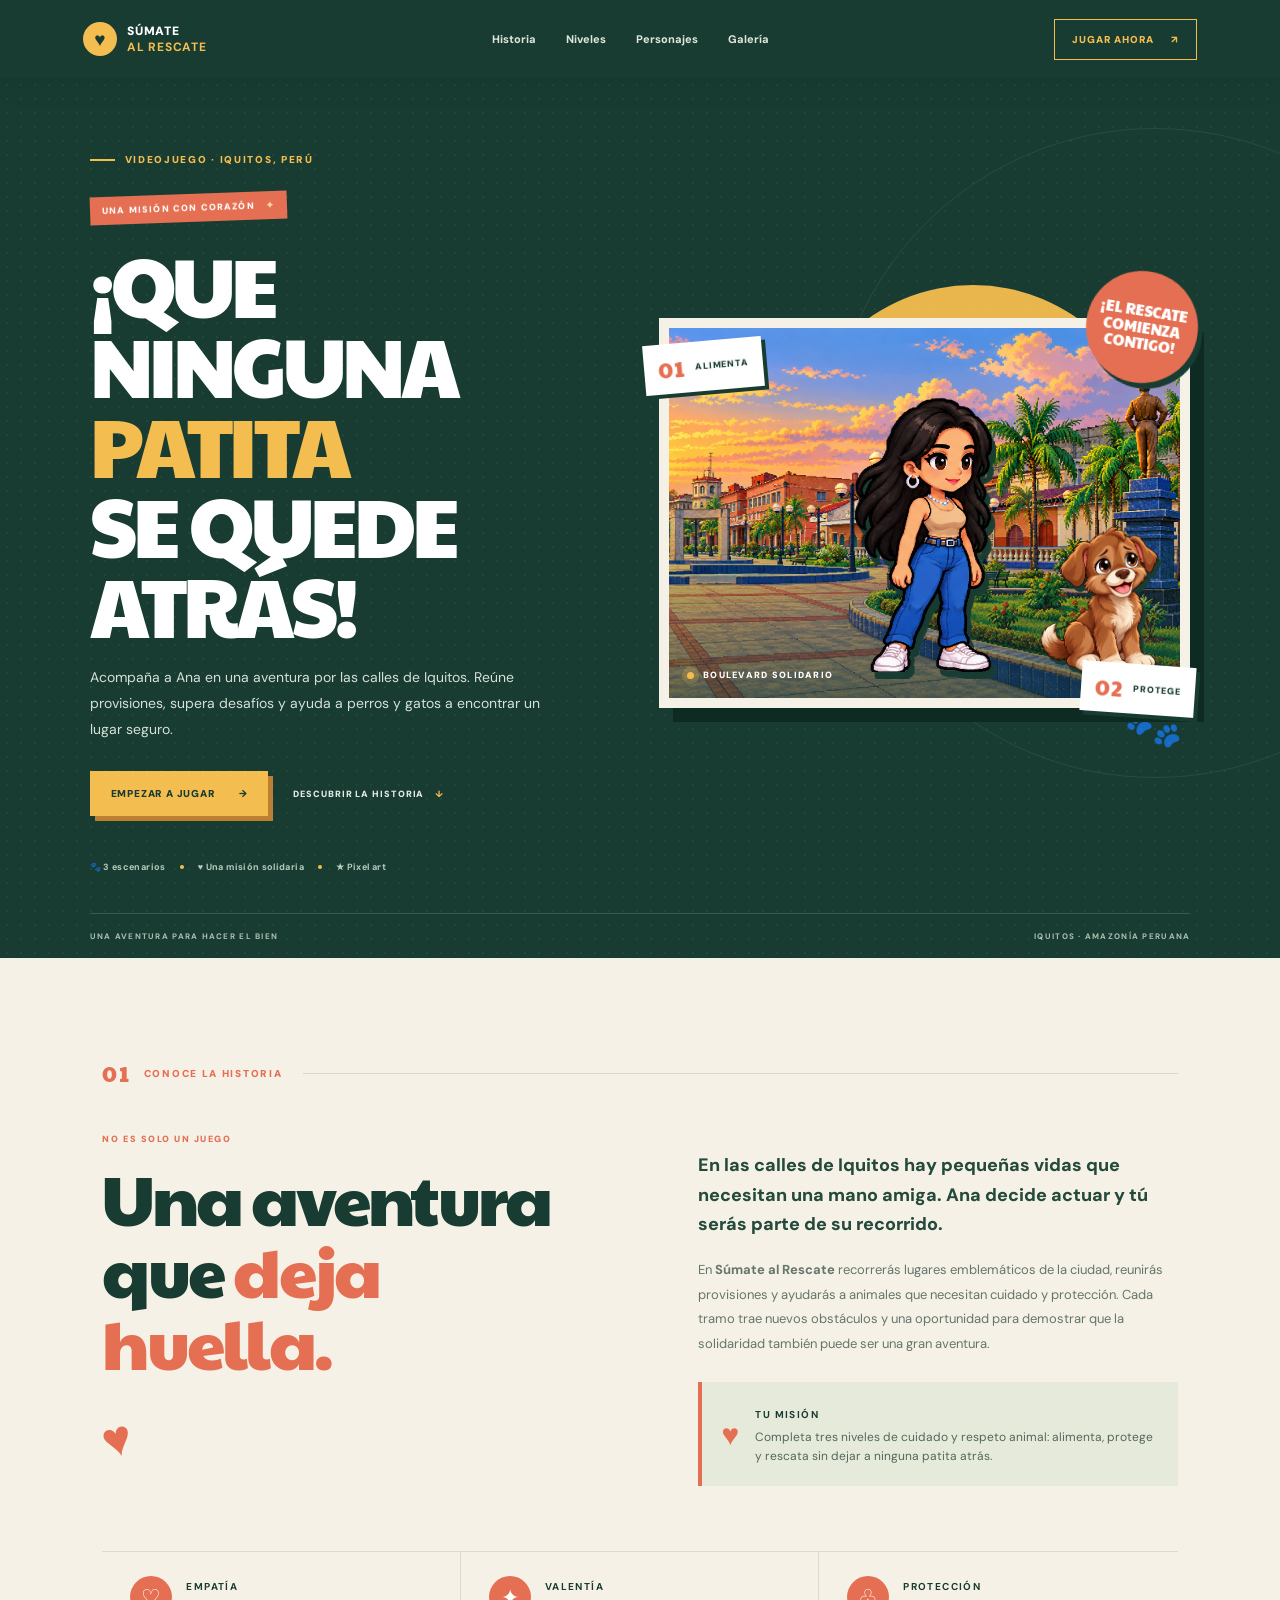
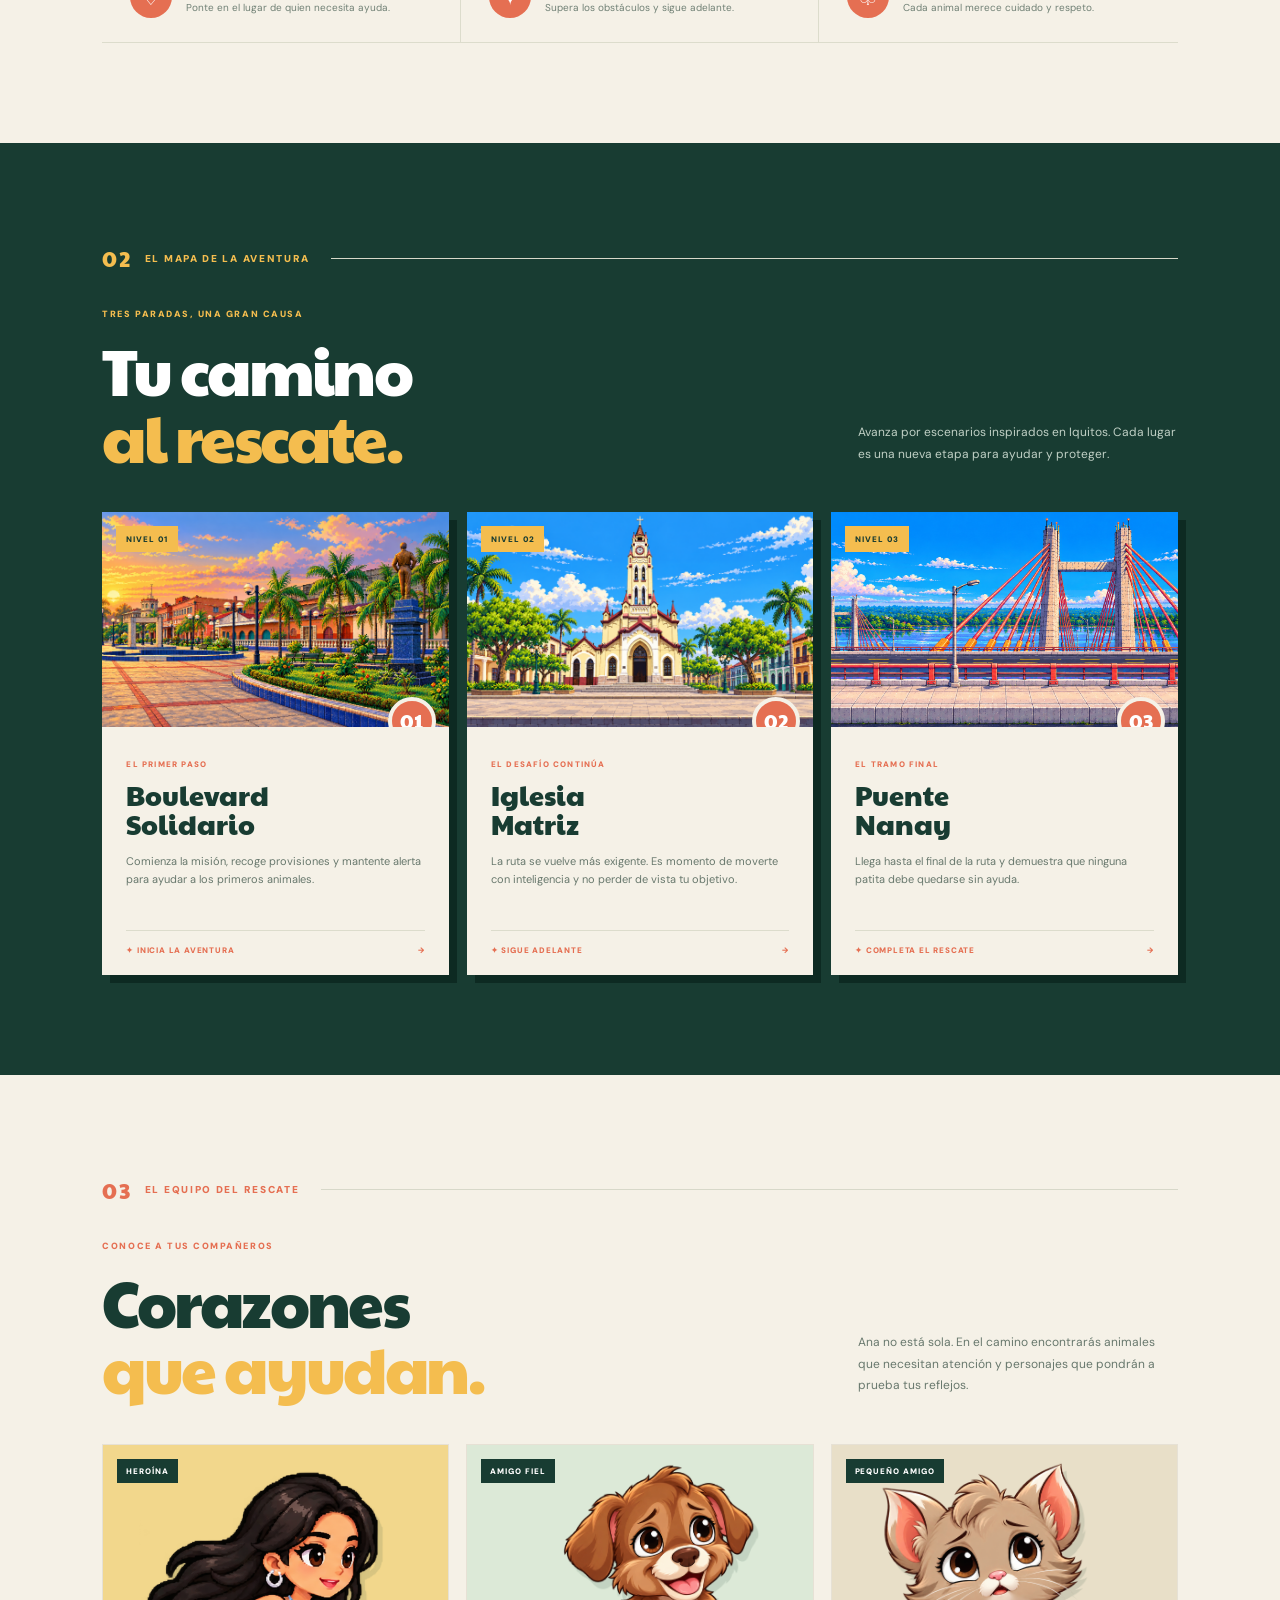
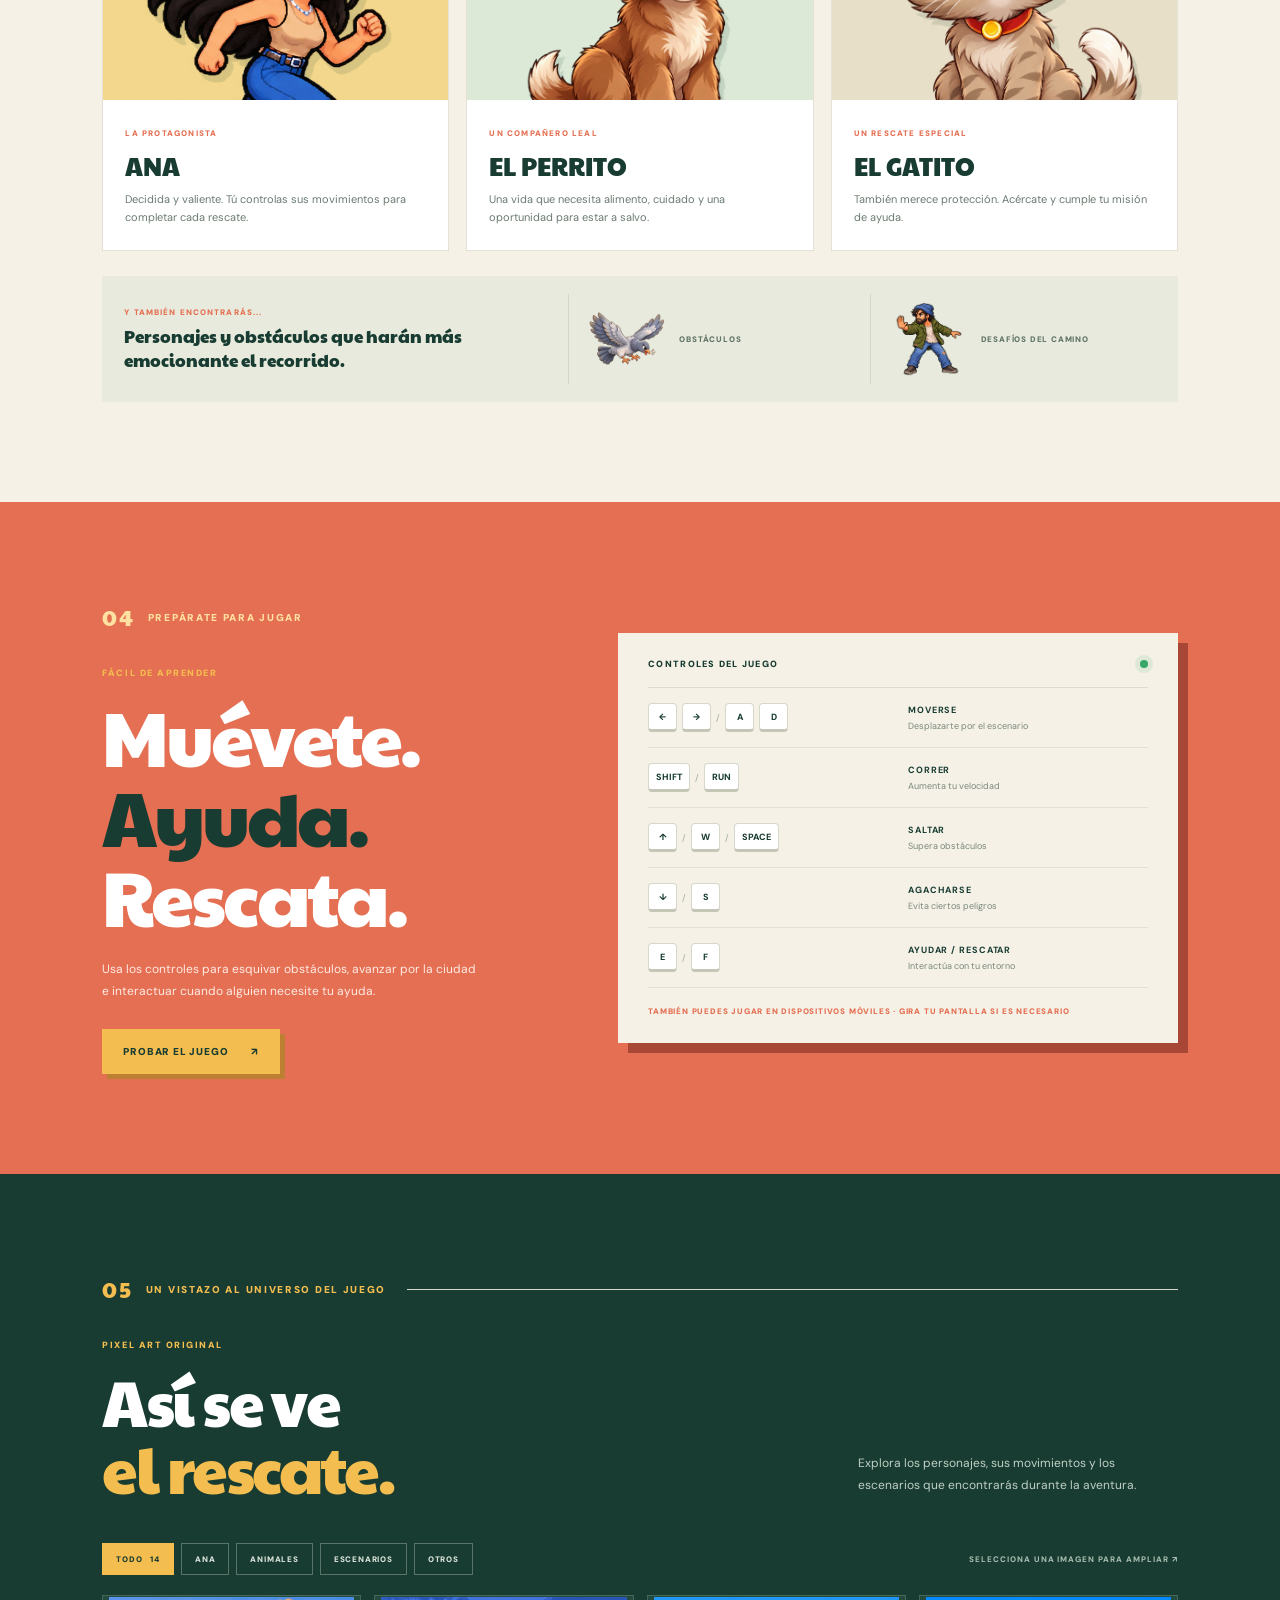
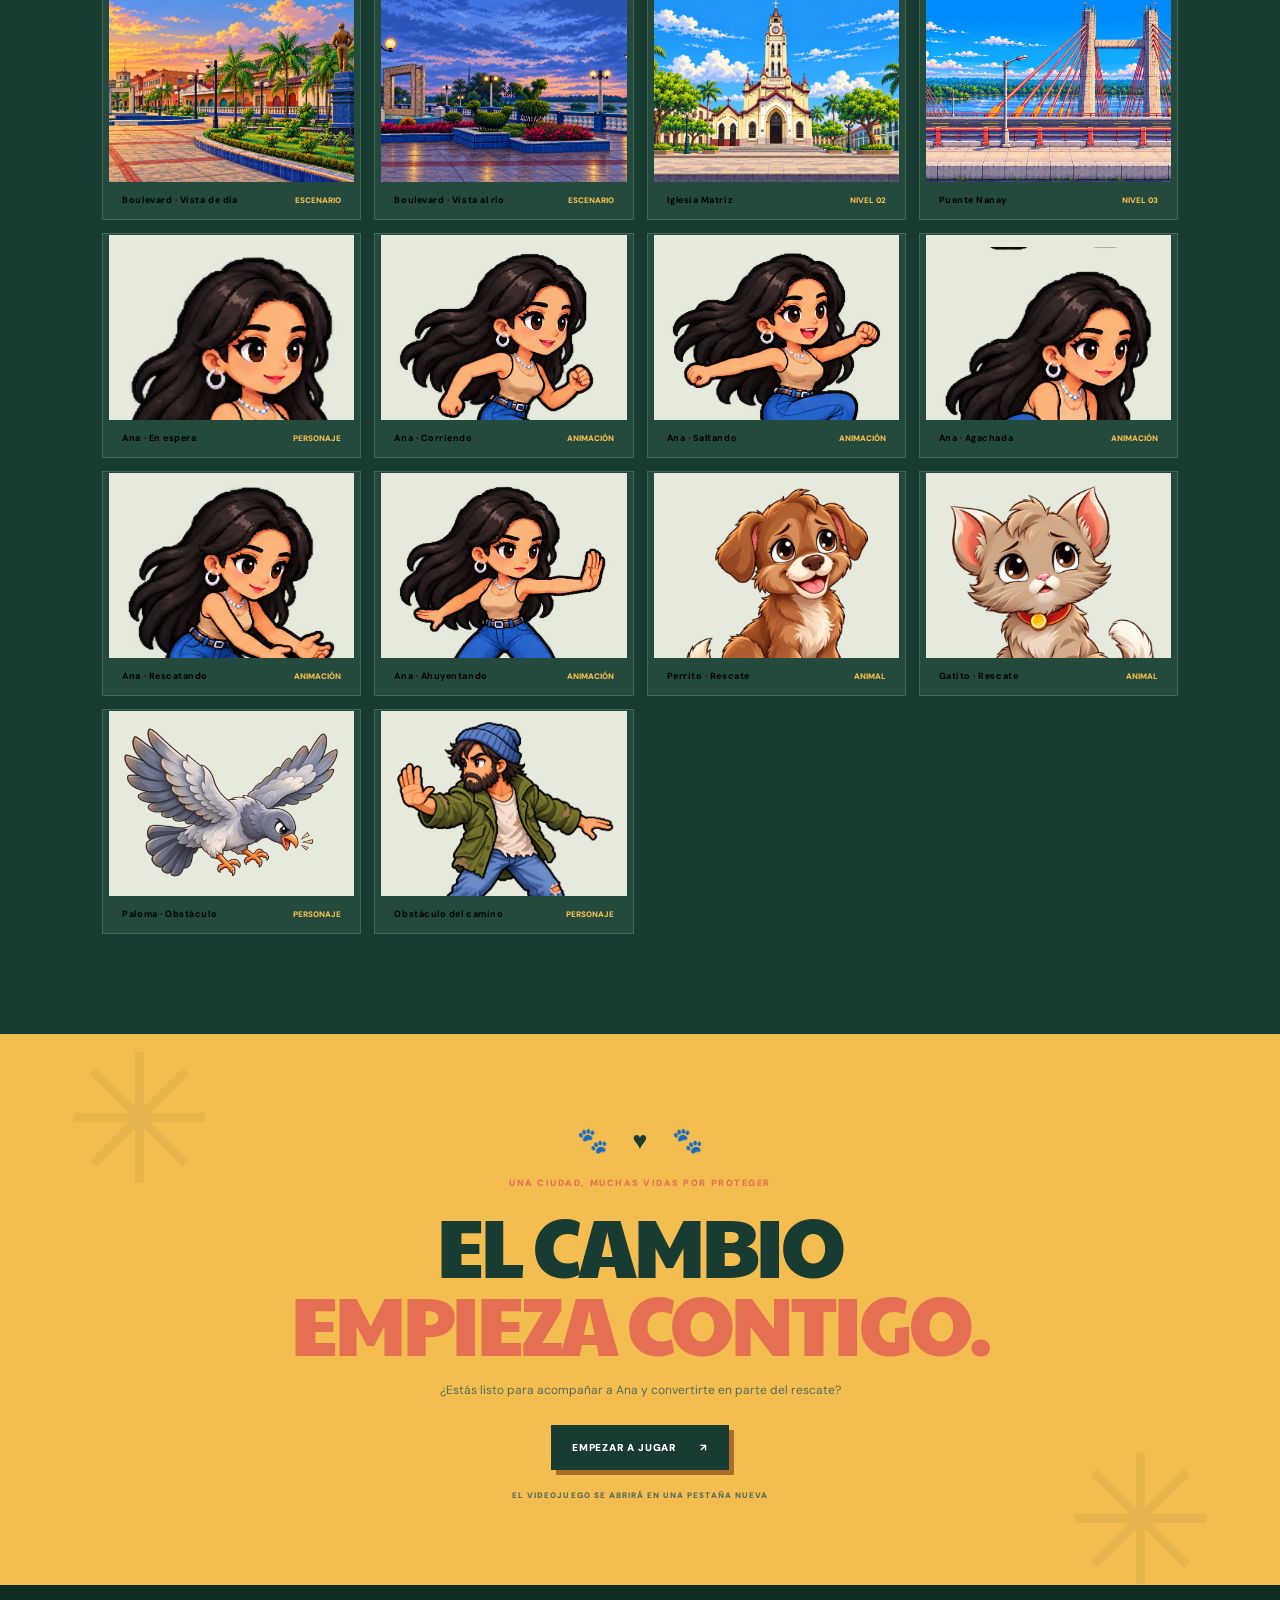
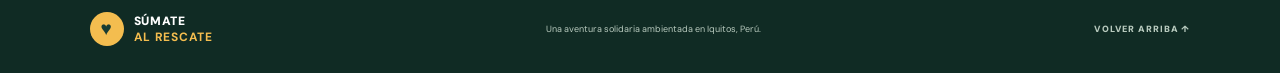
==== index.html @ da712fe2 "Add files via upload" ====
<!doctype html>
<html lang="es">
<head>
  <meta charset="utf-8">
  <meta name="viewport" content="width=device-width,initial-scale=1">
  <meta name="theme-color" content="#183c32">
  <meta name="description" content="Súmate al Rescate: acompaña a Ana en una aventura por Iquitos para proteger y rescatar animales.">
  <title>SÚMATE AL RESCATE — Una aventura que deja huella</title>
  <link rel="preconnect" href="https://fonts.googleapis.com">
  <link rel="preconnect" href="https://fonts.gstatic.com" crossorigin>
  <link href="https://fonts.googleapis.com/css2?family=DM+Sans:wght@400;500;600;700;800;900&family=Paytone+One&display=swap" rel="stylesheet">
  <link rel="stylesheet" href="style.css">
</head>
<body>
<header class="header">
  <a class="logo" href="#inicio" aria-label="Súmate al Rescate, inicio"><span class="logo-icon">♥</span><span>SÚMATE <b>AL RESCATE</b></span></a>
  <nav class="nav"><a href="#historia">Historia</a><a href="#niveles">Niveles</a><a href="#personajes">Personajes</a><a href="#galeria">Galería</a></nav>
  <a class="header-play" href="juego.html" target="_blank" rel="noopener">JUGAR AHORA <span>↗</span></a>
  <button class="menu-toggle" aria-label="Abrir menú" aria-expanded="false">☰</button>
</header>

<main id="inicio">
<section class="hero">
  <div class="hero-pattern"></div>
  <div class="hero-text">
    <div class="overline"><span class="line"></span> VIDEOJUEGO · IQUITOS, PERÚ</div>
    <div class="hero-tag">UNA MISIÓN CON CORAZÓN <span>✦</span></div>
    <h1>¡QUE NINGUNA<br><em>PATITA</em><br>SE QUEDE ATRÁS!</h1>
    <p class="hero-intro">Acompaña a Ana en una aventura por las calles de Iquitos. Reúne provisiones, supera desafíos y ayuda a perros y gatos a encontrar un lugar seguro.</p>
    <div class="hero-buttons">
      <a class="btn btn-yellow" href="juego.html" target="_blank" rel="noopener">EMPEZAR A JUGAR <span>→</span></a>
      <a class="btn-quiet" href="#historia">DESCUBRIR LA HISTORIA <span>↓</span></a>
    </div>
    <div class="hero-facts"><span>🐾 3 escenarios</span><i></i><span>♥ Una misión solidaria</span><i></i><span>★ Pixel art</span></div>
  </div>
  <div class="hero-visual">
    <div class="visual-sun"></div>
    <div class="visual-stamp">¡EL RESCATE<br>COMIENZA<br>CONTIGO!</div>
    <div class="scene-window">
      <img class="scene-image" src="assets/bulevar_dia_pixel.png" alt="Vista pixel art del Boulevard de Iquitos">
      <div class="scene-shade"></div>
      <img class="ana-hero" src="assets/heroina-quieta-v2.png" alt="Ana, protagonista del juego">
      <img class="dog-hero" src="assets/perro-rescate-v2.png" alt="Perrito que necesita ayuda">
      <div class="scene-label"><span class="pulse"></span> BOULEVARD SOLIDARIO</div>
    </div>
    <div class="floating-note note-top"><b>01</b><span>ALIMENTA</span></div>
    <div class="floating-note note-bottom"><b>02</b><span>PROTEGE</span></div>
    <div class="paw-decoration">🐾</div>
  </div>
  <div class="hero-bottom"><span>UNA AVENTURA PARA HACER EL BIEN</span><span>IQUITOS · AMAZONÍA PERUANA</span></div>
</section>

<section class="intro section" id="historia">
  <div class="section-top"><span class="number">01</span><span>CONOCE LA HISTORIA</span><span class="top-rule"></span></div>
  <div class="intro-layout">
    <div class="intro-title"><p class="mini-label">NO ES SOLO UN JUEGO</p><h2>Una aventura<br>que <em>deja huella.</em></h2><div class="heart-doodle">♥</div></div>
    <div class="intro-copy">
      <p class="big-copy">En las calles de Iquitos hay pequeñas vidas que necesitan una mano amiga. Ana decide actuar y tú serás parte de su recorrido.</p>
      <p>En <strong>Súmate al Rescate</strong> recorrerás lugares emblemáticos de la ciudad, reunirás provisiones y ayudarás a animales que necesitan cuidado y protección. Cada tramo trae nuevos obstáculos y una oportunidad para demostrar que la solidaridad también puede ser una gran aventura.</p>
      <div class="mission-box"><span class="mission-heart">♥</span><div><b>TU MISIÓN</b><p>Completa tres niveles de cuidado y respeto animal: alimenta, protege y rescata sin dejar a ninguna patita atrás.</p></div></div>
    </div>
  </div>
  <div class="values-row">
    <article><span class="value-icon">♡</span><b>EMPATÍA</b><small>Ponte en el lugar de quien necesita ayuda.</small></article>
    <article><span class="value-icon">✦</span><b>VALENTÍA</b><small>Supera los obstáculos y sigue adelante.</small></article>
    <article><span class="value-icon">♧</span><b>PROTECCIÓN</b><small>Cada animal merece cuidado y respeto.</small></article>
  </div>
</section>

<section class="levels section" id="niveles">
  <div class="section-top light"><span class="number">02</span><span>EL MAPA DE LA AVENTURA</span><span class="top-rule"></span></div>
  <div class="section-heading"><div><p class="mini-label">TRES PARADAS, UNA GRAN CAUSA</p><h2>Tu camino<br><em>al rescate.</em></h2></div><p class="section-desc">Avanza por escenarios inspirados en Iquitos. Cada lugar es una nueva etapa para ayudar y proteger.</p></div>
  <div class="level-grid">
    <article class="level-card level-one">
      <div class="level-image"><img src="assets/bulevar_dia_pixel.png" alt="Escenario del Boulevard Solidario" loading="lazy"><span class="level-chip">NIVEL 01</span><span class="level-icon">01</span></div>
      <div class="level-info"><small>EL PRIMER PASO</small><h3>Boulevard<br>Solidario</h3><p>Comienza la misión, recoge provisiones y mantente alerta para ayudar a los primeros animales.</p><div class="level-meta"><span>✦ INICIA LA AVENTURA</span><span>→</span></div></div>
    </article>
    <article class="level-card level-two">
      <div class="level-image"><img src="assets/fondo-nivel-3-iglesia-matriz.png" alt="Escenario de la Iglesia Matriz" loading="lazy"><span class="level-chip">NIVEL 02</span><span class="level-icon">02</span></div>
      <div class="level-info"><small>EL DESAFÍO CONTINÚA</small><h3>Iglesia<br>Matriz</h3><p>La ruta se vuelve más exigente. Es momento de moverte con inteligencia y no perder de vista tu objetivo.</p><div class="level-meta"><span>✦ SIGUE ADELANTE</span><span>→</span></div></div>
    </article>
    <article class="level-card level-three">
      <div class="level-image"><img src="assets/fondo-nivel-4-puente-nanay.png" alt="Escenario del Puente Nanay" loading="lazy"><span class="level-chip">NIVEL 03</span><span class="level-icon">03</span></div>
      <div class="level-info"><small>EL TRAMO FINAL</small><h3>Puente<br>Nanay</h3><p>Llega hasta el final de la ruta y demuestra que ninguna patita debe quedarse sin ayuda.</p><div class="level-meta"><span>✦ COMPLETA EL RESCATE</span><span>→</span></div></div>
    </article>
  </div>
</section>

<section class="characters section" id="personajes">
  <div class="section-top"><span class="number">03</span><span>EL EQUIPO DEL RESCATE</span><span class="top-rule"></span></div>
  <div class="section-heading dark-heading"><div><p class="mini-label">CONOCE A TUS COMPAÑEROS</p><h2>Corazones<br><em>que ayudan.</em></h2></div><p class="section-desc">Ana no está sola. En el camino encontrarás animales que necesitan atención y personajes que pondrán a prueba tus reflejos.</p></div>
  <div class="character-grid">
    <article class="character-card ana-character"><div class="character-art"><span class="character-sticker">HEROÍNA</span><img src="assets/heroina-corriendo-v2.png" alt="Ana corriendo" loading="lazy"></div><div class="character-text"><small>LA PROTAGONISTA</small><h3>ANA</h3><p>Decidida y valiente. Tú controlas sus movimientos para completar cada rescate.</p></div></article>
    <article class="character-card"><div class="character-art pet-art"><span class="character-sticker">AMIGO FIEL</span><img src="assets/perro-rescate-v2.png" alt="Perrito rescatado" loading="lazy"></div><div class="character-text"><small>UN COMPAÑERO LEAL</small><h3>EL PERRITO</h3><p>Una vida que necesita alimento, cuidado y una oportunidad para estar a salvo.</p></div></article>
    <article class="character-card"><div class="character-art pet-art cat-art"><span class="character-sticker">PEQUEÑO AMIGO</span><img src="assets/gato-rescate-v2.png" alt="Gatito rescatado" loading="lazy"></div><div class="character-text"><small>UN RESCATE ESPECIAL</small><h3>EL GATITO</h3><p>También merece protección. Acércate y cumple tu misión de ayuda.</p></div></article>
  </div>
  <div class="extra-characters"><div><span>Y TAMBIÉN ENCONTRARÁS...</span><b>Personajes y obstáculos que harán más emocionante el recorrido.</b></div><div class="extra-sprite"><img src="assets/paloma-enemiga-v2.png" alt="Paloma que aparece como obstáculo" loading="lazy"><small>OBSTÁCULOS</small></div><div class="extra-sprite"><img src="assets/indigente-obstaculo-v2.png" alt="Personaje obstáculo" loading="lazy"><small>DESAFÍOS DEL CAMINO</small></div></div>
</section>

<section class="howto section">
  <div class="howto-copy"><div class="section-top light"><span class="number">04</span><span>PREPÁRATE PARA JUGAR</span></div><p class="mini-label">FÁCIL DE APRENDER</p><h2>Muévete.<br><em>Ayuda.</em><br>Rescata.</h2><p>Usa los controles para esquivar obstáculos, avanzar por la ciudad e interactuar cuando alguien necesite tu ayuda.</p><a class="btn btn-yellow" href="juego.html" target="_blank" rel="noopener">PROBAR EL JUEGO <span>↗</span></a></div>
  <div class="controls-panel">
    <div class="control-heading"><span>CONTROLES DEL JUEGO</span><span class="control-dot"></span></div>
    <div class="control-row"><div class="key-group"><kbd>←</kbd><kbd>→</kbd><span class="or">/</span><kbd>A</kbd><kbd>D</kbd></div><div><b>MOVERSE</b><small>Desplazarte por el escenario</small></div></div>
    <div class="control-row"><div class="key-group"><kbd>SHIFT</kbd><span class="or">/</span><kbd>RUN</kbd></div><div><b>CORRER</b><small>Aumenta tu velocidad</small></div></div>
    <div class="control-row"><div class="key-group"><kbd>↑</kbd><span class="or">/</span><kbd>W</kbd><span class="or">/</span><kbd>SPACE</kbd></div><div><b>SALTAR</b><small>Supera obstáculos</small></div></div>
    <div class="control-row"><div class="key-group"><kbd>↓</kbd><span class="or">/</span><kbd>S</kbd></div><div><b>AGACHARSE</b><small>Evita ciertos peligros</small></div></div>
    <div class="control-row"><div class="key-group"><kbd>E</kbd><span class="or">/</span><kbd>F</kbd></div><div><b>AYUDAR / RESCATAR</b><small>Interactúa con tu entorno</small></div></div>
    <div class="control-foot">TAMBIÉN PUEDES JUGAR EN DISPOSITIVOS MÓVILES · GIRA TU PANTALLA SI ES NECESARIO</div>
  </div>
</section>

<section class="gallery section" id="galeria">
  <div class="section-top light"><span class="number">05</span><span>UN VISTAZO AL UNIVERSO DEL JUEGO</span><span class="top-rule"></span></div>
  <div class="section-heading"><div><p class="mini-label">PIXEL ART ORIGINAL</p><h2>Así se ve<br><em>el rescate.</em></h2></div><p class="section-desc">Explora los personajes, sus movimientos y los escenarios que encontrarás durante la aventura.</p></div>
  <div class="gallery-tools"><div class="filter-list" role="group" aria-label="Filtrar galería"><button class="filter active" data-filter="all">TODO <span>14</span></button><button class="filter" data-filter="ana">ANA</button><button class="filter" data-filter="animals">ANIMALES</button><button class="filter" data-filter="world">ESCENARIOS</button><button class="filter" data-filter="extra">OTROS</button></div><span class="gallery-hint">SELECCIONA UNA IMAGEN PARA AMPLIAR ↗</span></div>
  <div class="gallery-grid" id="galleryGrid">
    <div class="gallery-loading">CARGANDO RECURSOS DEL JUEGO…</div>
  </div>
</section>

<section class="final-banner">
  <div class="banner-paws">🐾　♥　🐾</div><p class="mini-label">UNA CIUDAD, MUCHAS VIDAS POR PROTEGER</p>
  <h2>EL CAMBIO<br><em>EMPIEZA CONTIGO.</em></h2>
  <p>¿Estás listo para acompañar a Ana y convertirte en parte del rescate?</p>
  <a class="btn btn-dark" href="juego.html" target="_blank" rel="noopener">EMPEZAR A JUGAR <span>↗</span></a>
  <small>EL VIDEOJUEGO SE ABRIRÁ EN UNA PESTAÑA NUEVA</small>
</section>
</main>
<footer class="footer"><a class="logo" href="#inicio"><span class="logo-icon">♥</span><span>SÚMATE <b>AL RESCATE</b></span></a><span>Una aventura solidaria ambientada en Iquitos, Perú.</span><a href="#inicio">VOLVER ARRIBA ↑</a></footer>

<div class="lightbox" id="lightbox" aria-hidden="true"><button class="lightbox-close" aria-label="Cerrar imagen">×</button><button class="lightbox-prev" aria-label="Imagen anterior">‹</button><figure><img src="" alt=""><figcaption></figcaption></figure><button class="lightbox-next" aria-label="Imagen siguiente">›</button></div>
<script src="script.js"></script>
</body>
</html>
---- style.css ----
*{box-sizing:border-box}html{scroll-behavior:smooth;scroll-padding-top:85px}body{margin:0;background:#f5f1e7;color:#183c32;font-family:"DM Sans",sans-serif}a{color:inherit;text-decoration:none}button{font:inherit}.header{height:78px;padding:0 6.5vw;display:flex;align-items:center;justify-content:space-between;background:#183c32;color:#fff;position:sticky;top:0;z-index:20;box-shadow:0 5px 24px #0b201b20}.logo{display:flex;align-items:center;gap:10px;font-size:12px;letter-spacing:.06em;font-weight:900}.logo b{display:block;color:#f4bd4f}.logo-icon{width:34px;height:34px;border-radius:50%;display:grid;place-items:center;background:#f4bd4f;color:#183c32;font-size:19px}.nav{display:flex;gap:30px;font-size:11px;font-weight:800;color:#dce6dc}.nav a:hover{color:#f4bd4f}.header-play{font-size:10px;font-weight:900;letter-spacing:.08em;color:#f4bd4f;border:1px solid #f4bd4f;padding:13px 17px}.header-play span{margin-left:14px}.menu-toggle{display:none;background:none;border:0;color:#fff;font-size:24px}.hero{min-height:710px;position:relative;overflow:hidden;background:#183c32;color:#fff;display:grid;grid-template-columns:1fr 1fr;gap:3vw;padding:75px 7vw 85px}.hero:after{content:"";position:absolute;inset:0;background-image:radial-gradient(#ffffff0c 1px,transparent 1px);background-size:14px 14px;pointer-events:none}.hero-pattern{position:absolute;width:650px;height:650px;border:1px solid #ffffff13;border-radius:50%;right:-200px;top:50px}.hero-text{position:relative;z-index:2;align-self:center;max-width:590px}.overline,.section-top{font-size:10px;font-weight:900;letter-spacing:.17em}.overline{color:#f4bd4f;display:flex;align-items:center;gap:10px}.line{width:25px;height:2px;background:#f4bd4f}.hero-tag{display:inline-block;background:#e56f52;color:#fff;font-size:9px;font-weight:900;letter-spacing:.13em;padding:8px 12px;margin-top:28px;transform:rotate(-2deg)}.hero-tag span{margin-left:8px;color:#ffe29a}.hero h1{font:clamp(52px,6.5vw,88px)/.96 "Paytone One",sans-serif;letter-spacing:-.045em;margin:22px 0}.hero h1 em,.section-heading em,.intro-title em,.howto h2 em,.final-banner h2 em{font-style:normal;color:#f4bd4f}.hero-intro{max-width:475px;color:#d5e0d7;font-size:14px;line-height:1.85}.hero-buttons{display:flex;align-items:center;gap:25px;margin-top:28px;flex-wrap:wrap}.btn{display:inline-flex;align-items:center;justify-content:center;gap:23px;padding:16px 21px;font-size:10px;font-weight:900;letter-spacing:.08em;transition:.2s}.btn-yellow{background:#f4bd4f;color:#183c32;box-shadow:5px 5px 0 #bd7f31}.btn:hover{transform:translate(2px,2px);box-shadow:2px 2px 0 #bd7f31}.btn-quiet{font-size:9px;font-weight:900;letter-spacing:.1em;color:#e2e9e2}.btn-quiet span{color:#f4bd4f;margin-left:8px}.hero-facts{display:flex;align-items:center;gap:14px;margin-top:45px;color:#b8cabe;font-size:9px;font-weight:700;letter-spacing:.04em;flex-wrap:wrap}.hero-facts i{width:4px;height:4px;border-radius:50%;background:#f4bd4f}.hero-visual{position:relative;align-self:center;min-height:485px;display:flex;align-items:center;justify-content:center}.visual-sun{position:absolute;width:360px;height:360px;border-radius:50%;background:#f4bd4f;opacity:.95;right:7%;top:3%}.scene-window{position:relative;width:min(100%,570px);height:390px;border:10px solid #f5f1e7;box-shadow:14px 14px 0 #0e2b23;overflow:hidden;background:#a8c4a1;z-index:1;isolation:isolate}.scene-image{position:absolute;width:100%;height:100%;inset:0;object-fit:cover;display:block}.scene-shade{position:absolute;inset:40% 0 0;background:linear-gradient(transparent,#183c32a8)}.ana-hero{position:absolute;z-index:2;height:76%;max-width:40%;object-fit:contain;bottom:7%;left:35%;filter:drop-shadow(4px 7px 0 #183c32)}.dog-hero{position:absolute;z-index:2;height:42%;max-width:33%;object-fit:contain;bottom:5%;right:2%;filter:drop-shadow(3px 5px 0 #183c32)}.scene-label{position:absolute;z-index:3;left:18px;bottom:17px;color:#fff;font-size:9px;font-weight:900;letter-spacing:.14em;display:flex;align-items:center;gap:9px}.pulse{width:7px;height:7px;border-radius:50%;background:#f4bd4f;box-shadow:0 0 0 5px #f4bd4f38}.visual-stamp{position:absolute;z-index:3;right:-8px;top:0;background:#e56f52;color:#fff;width:112px;height:112px;border-radius:50%;display:grid;place-items:center;text-align:center;font:15px/1.1 "Paytone One";transform:rotate(9deg);box-shadow:5px 5px 0 #183c32}.floating-note{position:absolute;z-index:4;background:#fff;color:#183c32;display:flex;align-items:center;gap:10px;padding:10px 14px;box-shadow:4px 4px 0 #183c32;font-size:9px;font-weight:900;letter-spacing:.1em}.floating-note b{font:22px "Paytone One";color:#e56f52}.note-top{left:-15px;top:70px;transform:rotate(-5deg)}.note-bottom{right:-5px;bottom:42px;transform:rotate(4deg)}.paw-decoration{position:absolute;right:2%;bottom:0;font-size:43px;transform:rotate(-18deg)}.hero-bottom{position:absolute;bottom:0;left:7vw;right:7vw;border-top:1px solid #ffffff25;padding:17px 0;display:flex;justify-content:space-between;color:#a9bdb0;font-size:8px;font-weight:800;letter-spacing:.16em}.section{padding:100px 8vw}.section-top{display:flex;align-items:center;gap:13px;color:#e56f52}.section-top .number{font:22px "Paytone One";color:#e56f52}.top-rule{height:1px;background:#d7d8c9;flex:1;margin-left:8px}.section-top.light{color:#f4bd4f}.section-top.light .number{color:#f4bd4f}.intro-layout{display:grid;grid-template-columns:1fr 1fr;gap:9vw;margin:45px 0 65px}.mini-label{font-size:9px;font-weight:900;letter-spacing:.17em;color:#e56f52;margin:0 0 17px}.intro-title h2,.section-heading h2,.howto h2{font:clamp(45px,5.4vw,70px)/1.04 "Paytone One";letter-spacing:-.04em;margin:0}.intro-title em{color:#e56f52}.heart-doodle{font-size:50px;color:#e56f52;margin-top:28px;transform:rotate(-15deg);width:max-content}.intro-copy{max-width:570px}.big-copy{font-size:18px;line-height:1.65;font-weight:800;color:#244a3b}.intro-copy>p:not(.big-copy){font-size:13px;line-height:1.9;color:#65766b}.mission-box{display:flex;align-items:center;gap:16px;padding:20px;background:#e6eadb;border-left:4px solid #e56f52;margin-top:25px}.mission-heart{font-size:30px;color:#e56f52}.mission-box b{font-size:10px;letter-spacing:.14em}.mission-box p{font-size:12px;line-height:1.6;color:#53685b;margin:5px 0 0}.values-row{display:grid;grid-template-columns:repeat(3,1fr);border-top:1px solid #dcdccc;border-bottom:1px solid #dcdccc}.values-row article{padding:24px 28px;display:grid;grid-template-columns:44px 1fr;align-items:center;column-gap:12px;border-right:1px solid #dcdccc}.values-row article:last-child{border:0}.value-icon{grid-row:span 2;width:42px;height:42px;border-radius:50%;display:grid;place-items:center;background:#e56f52;color:white;font-size:22px}.values-row b{font-size:10px;letter-spacing:.14em}.values-row small{font-size:10px;line-height:1.5;color:#708075}.levels{background:#183c32;color:#fff}.section-heading{display:flex;align-items:end;justify-content:space-between;gap:40px;margin:35px 0 42px}.section-heading h2{font-size:clamp(46px,5vw,67px)}.section-desc{max-width:320px;color:#c0d0c5;font-size:12px;line-height:1.8;margin:0 0 5px}.levels .mini-label,.gallery .mini-label,.howto .mini-label{color:#f4bd4f}.level-grid{display:grid;grid-template-columns:repeat(3,1fr);gap:18px}.level-card{background:#f5f1e7;color:#183c32;min-width:0;box-shadow:8px 8px 0 #0d2a22;transition:.25s}.level-card:hover{transform:translateY(-6px)}.level-image{height:215px;position:relative;overflow:hidden;background:#8eae92}.level-image img{display:block;width:100%;height:100%;object-fit:cover;transition:transform .5s}.level-card:hover .level-image img{transform:scale(1.05)}.level-chip{position:absolute;left:14px;top:14px;background:#f4bd4f;color:#183c32;font-size:8px;font-weight:900;letter-spacing:.12em;padding:8px 10px}.level-icon{position:absolute;right:13px;bottom:-18px;width:48px;height:48px;border-radius:50%;display:grid;place-items:center;background:#e56f52;color:white;font:20px "Paytone One";border:4px solid #f5f1e7}.level-info{padding:24px 24px 20px}.level-info>small{font-size:8px;letter-spacing:.15em;font-weight:900;color:#e56f52}.level-info h3{font:27px/1.08 "Paytone One";margin:9px 0 12px}.level-info p{min-height:58px;font-size:11px;line-height:1.7;color:#68786d;margin:0}.level-meta{border-top:1px solid #dcdccc;margin-top:20px;padding-top:14px;display:flex;justify-content:space-between;color:#e56f52;font-size:8px;font-weight:900;letter-spacing:.1em}.characters{background:#f5f1e7}.dark-heading .section-desc{color:#68786d}.character-grid{display:grid;grid-template-columns:repeat(3,1fr);gap:17px}.character-card{background:#fff;border:1px solid #e6e1d5;min-width:0}.character-art{height:255px;position:relative;display:grid;place-items:center;background:#dce7d6;overflow:hidden}.character-art img{height:90%;max-width:88%;object-fit:contain;display:block;filter:drop-shadow(5px 7px 0 #183c3220)}.ana-character .character-art{background:#f2d78c}.pet-art{background:#dce9d7}.cat-art{background:#e8dfc8}.character-sticker{position:absolute;top:14px;left:14px;background:#183c32;color:#fff;padding:7px 9px;font-size:8px;font-weight:900;letter-spacing:.12em;z-index:2}.character-text{padding:20px 22px 23px}.character-text small{color:#e56f52;font-size:8px;letter-spacing:.15em;font-weight:900}.character-text h3{font:25px "Paytone One";margin:7px 0}.character-text p{font-size:11px;line-height:1.7;color:#6b7b70;margin:0}.extra-characters{margin-top:25px;background:#e7eadc;padding:18px 22px;display:grid;grid-template-columns:1.5fr 1fr 1fr;align-items:center;gap:15px}.extra-characters>div:first-child span{display:block;color:#e56f52;font-size:8px;font-weight:900;letter-spacing:.14em;margin-bottom:7px}.extra-characters>div:first-child b{font:17px "Paytone One"}.extra-sprite{height:90px;display:flex;align-items:center;gap:12px;border-left:1px solid #d1d8c8;padding-left:18px}.extra-sprite img{width:80px;height:75px;object-fit:contain}.extra-sprite small{font-size:8px;font-weight:900;letter-spacing:.1em;color:#617468}.howto{background:#e56f52;color:#fff;display:grid;grid-template-columns:.85fr 1.15fr;gap:8vw;align-items:center}.howto .section-top{margin-bottom:35px}.howto .section-top .number{color:#ffe1a1}.howto .section-top{color:#ffe1a1}.howto h2{font-size:clamp(50px,6vw,78px);margin-bottom:22px}.howto h2 em{color:#183c32}.howto-copy>p:not(.mini-label){max-width:380px;font-size:12px;line-height:1.85;color:#ffebe5;margin-bottom:27px}.howto .btn{background:#f4bd4f;color:#183c32}.controls-panel{background:#f5f1e7;color:#183c32;padding:25px 30px;box-shadow:10px 10px 0 #a84735}.control-heading{display:flex;justify-content:space-between;align-items:center;border-bottom:1px solid #dcdccc;padding-bottom:17px;font-size:9px;font-weight:900;letter-spacing:.14em}.control-dot{width:8px;height:8px;background:#38a66b;border-radius:50%;box-shadow:0 0 0 5px #38a66b20}.control-row{display:grid;grid-template-columns:1fr 1fr;align-items:center;gap:20px;padding:15px 0;border-bottom:1px solid #e5e1d6}.key-group{display:flex;align-items:center;gap:5px;flex-wrap:wrap}kbd{min-width:29px;height:29px;padding:0 7px;display:grid;place-items:center;background:#fff;border:1px solid #d7d7ca;border-bottom:3px solid #c6c6b8;border-radius:4px;font:800 9px "DM Sans";color:#183c32}.or{font-size:9px;color:#9ba69a}.control-row b{display:block;font-size:9px;letter-spacing:.1em}.control-row small{display:block;color:#7b887d;font-size:9px;margin-top:4px}.control-foot{padding-top:17px;font-size:8px;font-weight:900;line-height:1.6;letter-spacing:.1em;color:#e56f52}.gallery{background:#183c32;color:#fff}.gallery .section-desc{color:#c0d0c5}.gallery-tools{display:flex;align-items:center;justify-content:space-between;gap:20px;margin:0 0 20px}.filter-list{display:flex;gap:7px;flex-wrap:wrap}.filter{background:transparent;border:1px solid #597568;color:#d8e2d9;padding:10px 13px;font-size:8px;font-weight:900;letter-spacing:.1em;cursor:pointer;transition:.2s}.filter span{color:#f4bd4f;margin-left:5px}.filter.active,.filter:hover{background:#f4bd4f;border-color:#f4bd4f;color:#183c32}.filter.active span{color:#183c32}.gallery-hint{font-size:8px;color:#a9beb1;font-weight:800;letter-spacing:.12em}.gallery-grid{display:grid;grid-template-columns:repeat(4,1fr);gap:13px;min-height:160px}.gallery-item{border:1px solid #456758;background:#234a3d;min-width:0;cursor:pointer;transition:.2s;animation:fadeIn .3s ease both}.gallery-item:hover{transform:translateY(-4px);border-color:#f4bd4f;box-shadow:0 8px 22px #071b1640}.gallery-thumb{height:185px;background:#e5eadc;display:grid;place-items:center;overflow:hidden;position:relative}.gallery-thumb img{display:block;width:100%;height:100%;padding:12px;object-fit:contain}.gallery-item.world .gallery-thumb img{padding:0;object-fit:cover}.gallery-item.extra .gallery-thumb img{padding:7px}.gallery-zoom{position:absolute;right:10px;top:10px;width:28px;height:28px;border-radius:50%;display:grid;place-items:center;background:#183c32;color:#fff;font-size:14px;opacity:0;transition:.2s}.gallery-item:hover .gallery-zoom{opacity:1}.gallery-caption{padding:12px 13px;display:flex;justify-content:space-between;gap:8px;align-items:center}.gallery-caption b{font-size:9px;letter-spacing:.06em}.gallery-caption span{font-size:8px;color:#f4bd4f;font-weight:900}.gallery-empty{padding:35px;text-align:center;color:#dce7de;grid-column:1/-1}.final-banner{background:#f4bd4f;color:#183c32;text-align:center;padding:90px 20px 85px;position:relative;overflow:hidden}.final-banner:before,.final-banner:after{content:"✳";position:absolute;font-size:180px;color:#183c3210}.final-banner:before{left:5%;top:-30px}.final-banner:after{right:5%;bottom:-55px}.banner-paws{font-size:25px;margin-bottom:20px}.final-banner .mini-label{color:#e56f52}.final-banner h2{font:clamp(48px,7vw,82px)/.95 "Paytone One";margin:15px 0 20px;letter-spacing:-.04em}.final-banner h2 em{color:#e56f52}.final-banner>p:not(.mini-label){font-size:12px;color:#526c59;margin:0 auto 27px}.btn-dark{background:#183c32;color:#fff;box-shadow:5px 5px 0 #a66e2a}.btn-dark:hover{box-shadow:2px 2px 0 #a66e2a}.final-banner>small{display:block;font-size:8px;font-weight:900;letter-spacing:.13em;margin-top:20px;color:#536b57}.footer{background:#102b24;color:#b8cabe;padding:27px 7vw;display:flex;justify-content:space-between;align-items:center;gap:20px;font-size:9px}.footer .logo{color:#fff}.footer>a:last-child{font-weight:900;letter-spacing:.1em}.lightbox{display:none;position:fixed;inset:0;background:#071b16f2;z-index:50;align-items:center;justify-content:center;padding:25px;gap:20px}.lightbox.open{display:flex}.lightbox figure{margin:0;display:flex;flex-direction:column;align-items:center;gap:13px;max-width:82vw}.lightbox figure img{max-width:100%;max-height:76vh;object-fit:contain;background:#e5eadc;padding:12px}.lightbox figcaption{font-size:10px;color:#fff;font-weight:900;letter-spacing:.12em}.lightbox button{background:#f4bd4f;border:0;color:#183c32;width:40px;height:40px;border-radius:50%;font-size:27px;cursor:pointer}.lightbox-close{position:absolute;right:24px;top:20px}.lightbox-prev,.lightbox-next{flex-shrink:0}.gallery-loading{grid-column:1/-1;padding:50px;text-align:center;color:#cbd9ce;font-size:10px;letter-spacing:.12em}@keyframes fadeIn{from{opacity:0;transform:translateY(7px)}to{opacity:1;transform:translateY(0)}}@media(max-width:950px){.header{padding:0 4vw}.nav{gap:15px}.hero{padding-left:5vw;padding-right:5vw}.hero-visual{min-height:410px}.scene-window{height:330px}.visual-sun{width:300px;height:300px}.section{padding:80px 6vw}.gallery-grid{grid-template-columns:repeat(3,1fr)}.level-image{height:175px}.level-info{padding:20px}.character-art{height:220px}}@media(max-width:680px){.header{height:67px}.nav{display:none;position:absolute;top:67px;left:0;right:0;background:#183c32;padding:20px 7vw 25px;flex-direction:column;gap:18px;border-top:1px solid #ffffff20}.nav.open{display:flex}.header-play{margin-left:auto;margin-right:14px;font-size:8px;padding:11px}.menu-toggle{display:block}.hero{display:flex;flex-direction:column;padding:50px 7vw 75px;gap:25px}.hero h1{font-size:clamp(48px,13vw,68px)}.hero-intro{font-size:12px}.hero-facts{margin-top:28px;gap:9px}.hero-visual{width:100%;min-height:330px}.scene-window{height:280px;width:95%;border-width:7px}.visual-sun{width:250px;height:250px;right:10%;top:0}.visual-stamp{width:86px;height:86px;font-size:11px;right:-2px}.note-top{left:-4px;top:45px}.note-bottom{right:-5px;bottom:12px}.hero-bottom{left:7vw;right:7vw;font-size:7px}.section{padding:65px 7vw}.intro-layout{grid-template-columns:1fr;gap:25px;margin:35px 0 40px}.intro-title h2,.section-heading h2{font-size:48px}.values-row{grid-template-columns:1fr}.values-row article{border-right:0;border-bottom:1px solid #dcdccc;padding:17px 5px}.values-row article:last-child{border-bottom:0}.section-heading{display:block;margin:28px 0 30px}.section-desc{margin-top:16px}.level-grid,.character-grid{grid-template-columns:1fr}.level-image{height:220px}.level-info p{min-height:0}.character-art{height:240px}.extra-characters{grid-template-columns:1fr 1fr}.extra-characters>div:first-child{grid-column:1/-1}.extra-sprite{padding-left:8px}.howto{grid-template-columns:1fr;gap:35px}.howto h2{font-size:60px}.controls-panel{padding:20px 17px}.control-row{grid-template-columns:1.1fr 1fr;gap:10px}.key-group{gap:3px}kbd{min-width:25px;height:27px;padding:0 5px;font-size:8px}.gallery-tools{display:block}.gallery-hint{display:block;margin-top:14px}.gallery-grid{grid-template-columns:repeat(2,minmax(0,1fr));gap:9px}.gallery-thumb{height:145px}.gallery-caption{padding:10px}.gallery-caption b{font-size:8px}.final-banner{padding:70px 18px}.footer{flex-wrap:wrap;padding:25px 7vw}.footer>span{order:3;width:100%}.lightbox{gap:7px;padding:12px}.lightbox figure{max-width:75vw}.lightbox button{width:34px;height:34px;font-size:22px}.lightbox-close{right:13px;top:12px}}@media(max-width:380px){.gallery-grid{grid-template-columns:1fr 1fr}.gallery-thumb{height:125px}.hero-buttons{gap:17px}.btn{padding:14px 15px}.hero-facts{font-size:8px}.scene-window{height:240px}}
.gallery-fallback{width:100%;height:100%;display:flex;flex-direction:column;align-items:center;justify-content:center;gap:9px;background:linear-gradient(135deg,#dce7d6,#f4bd4f);color:#183c32;text-align:center;padding:15px}.gallery-fallback b{font-size:30px}.gallery-fallback span{font-size:10px;font-weight:900;letter-spacing:.08em}
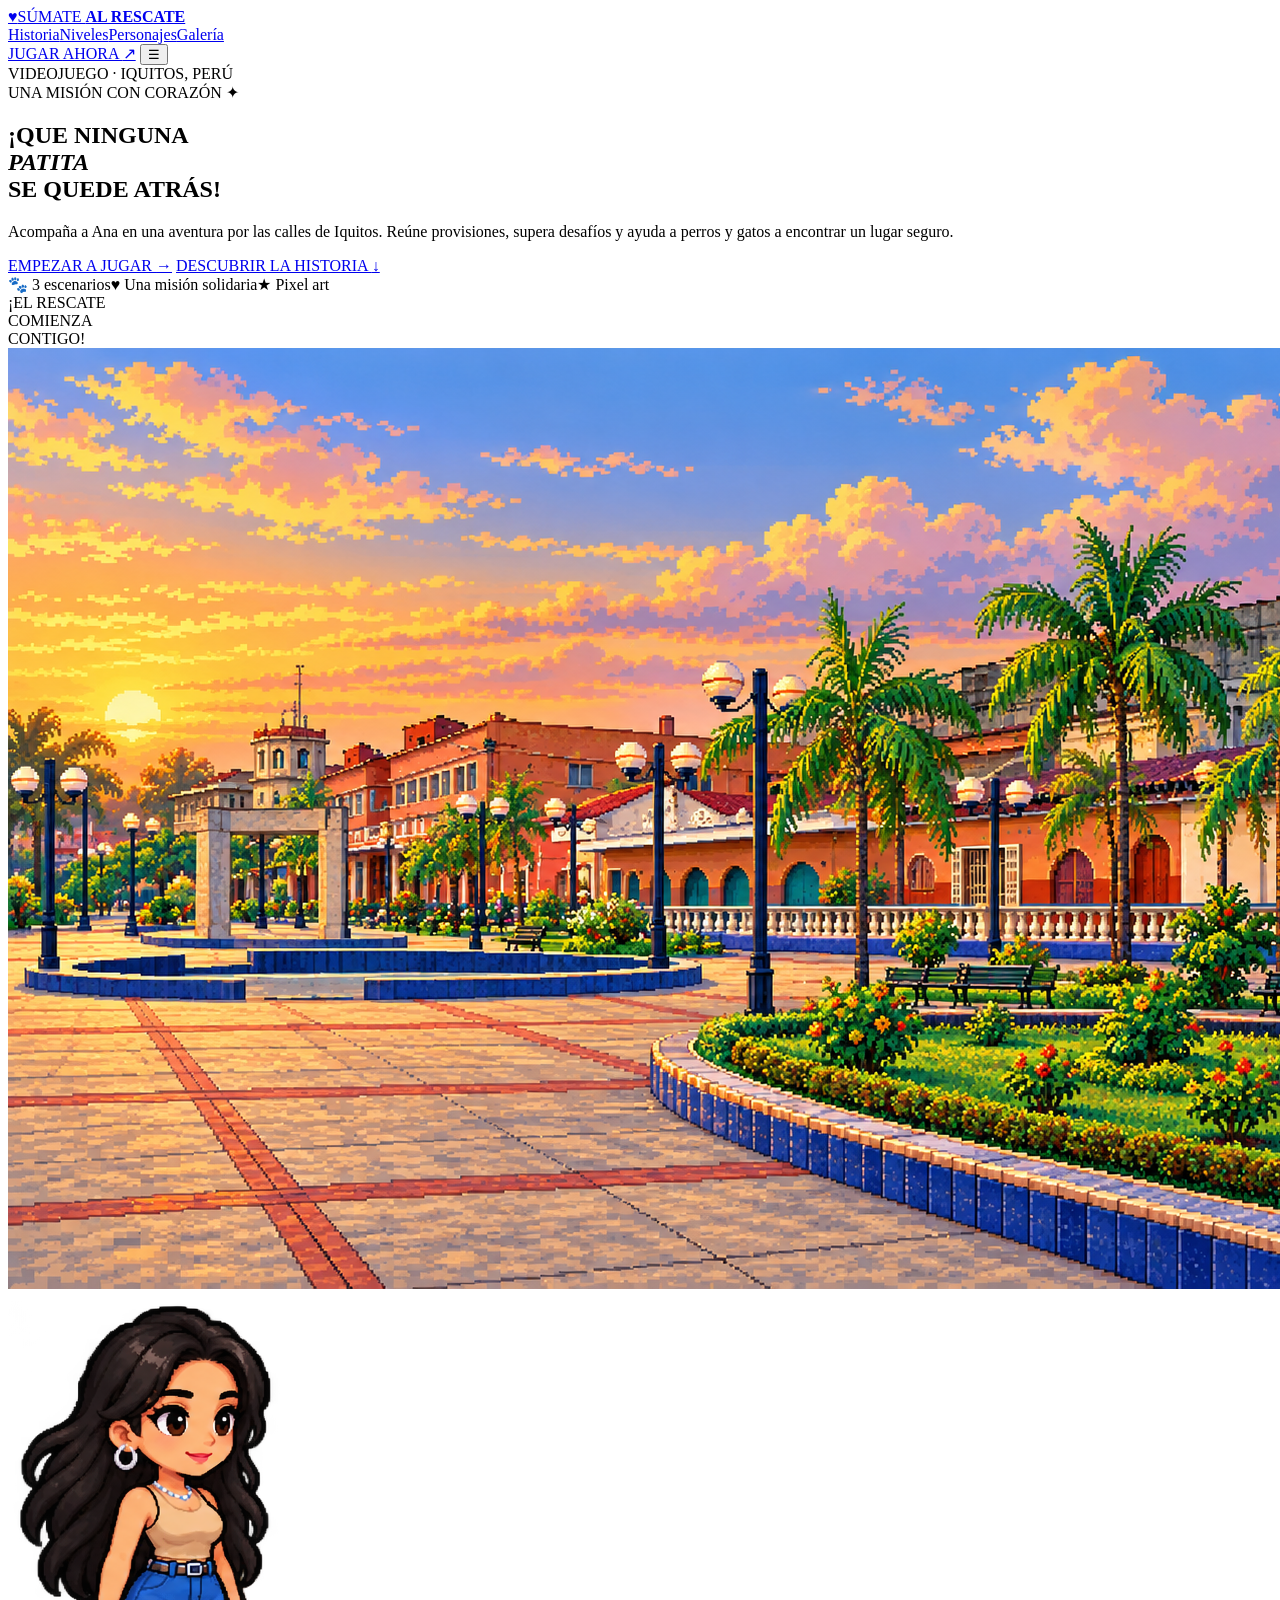
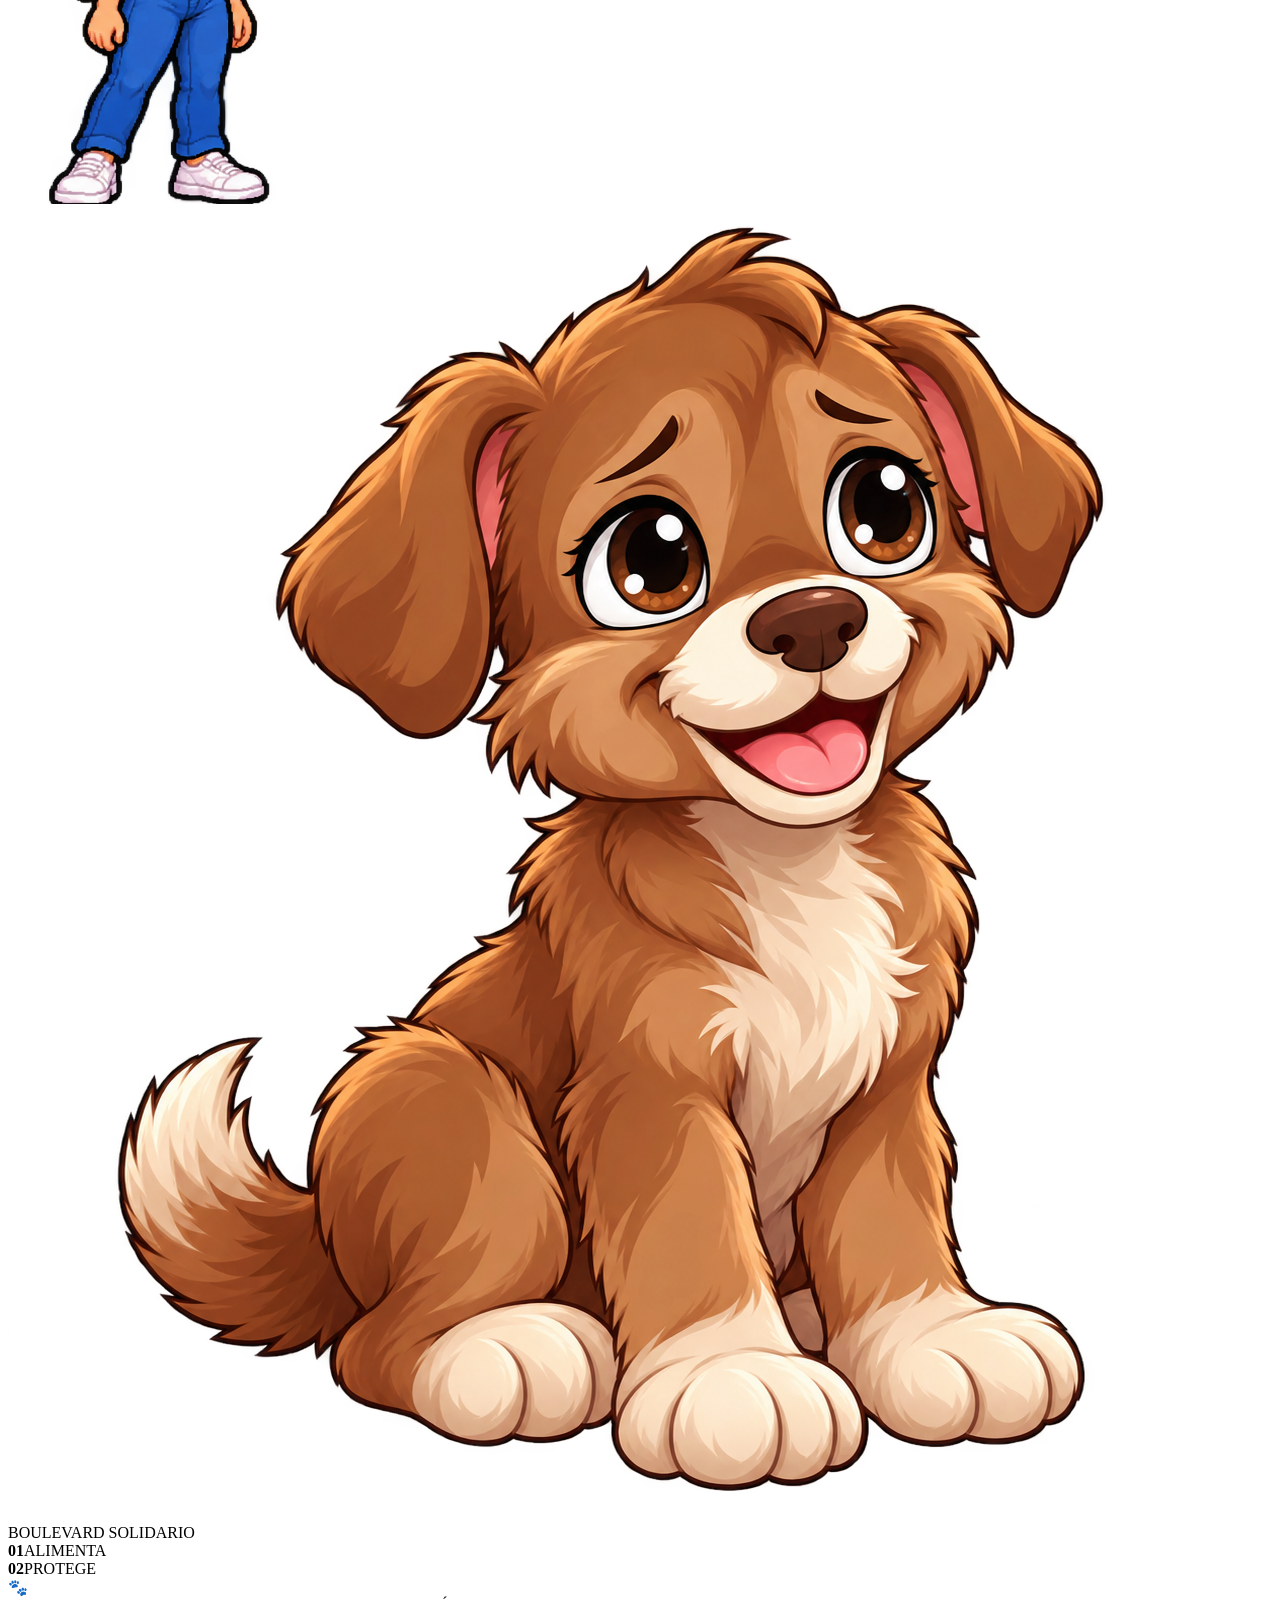
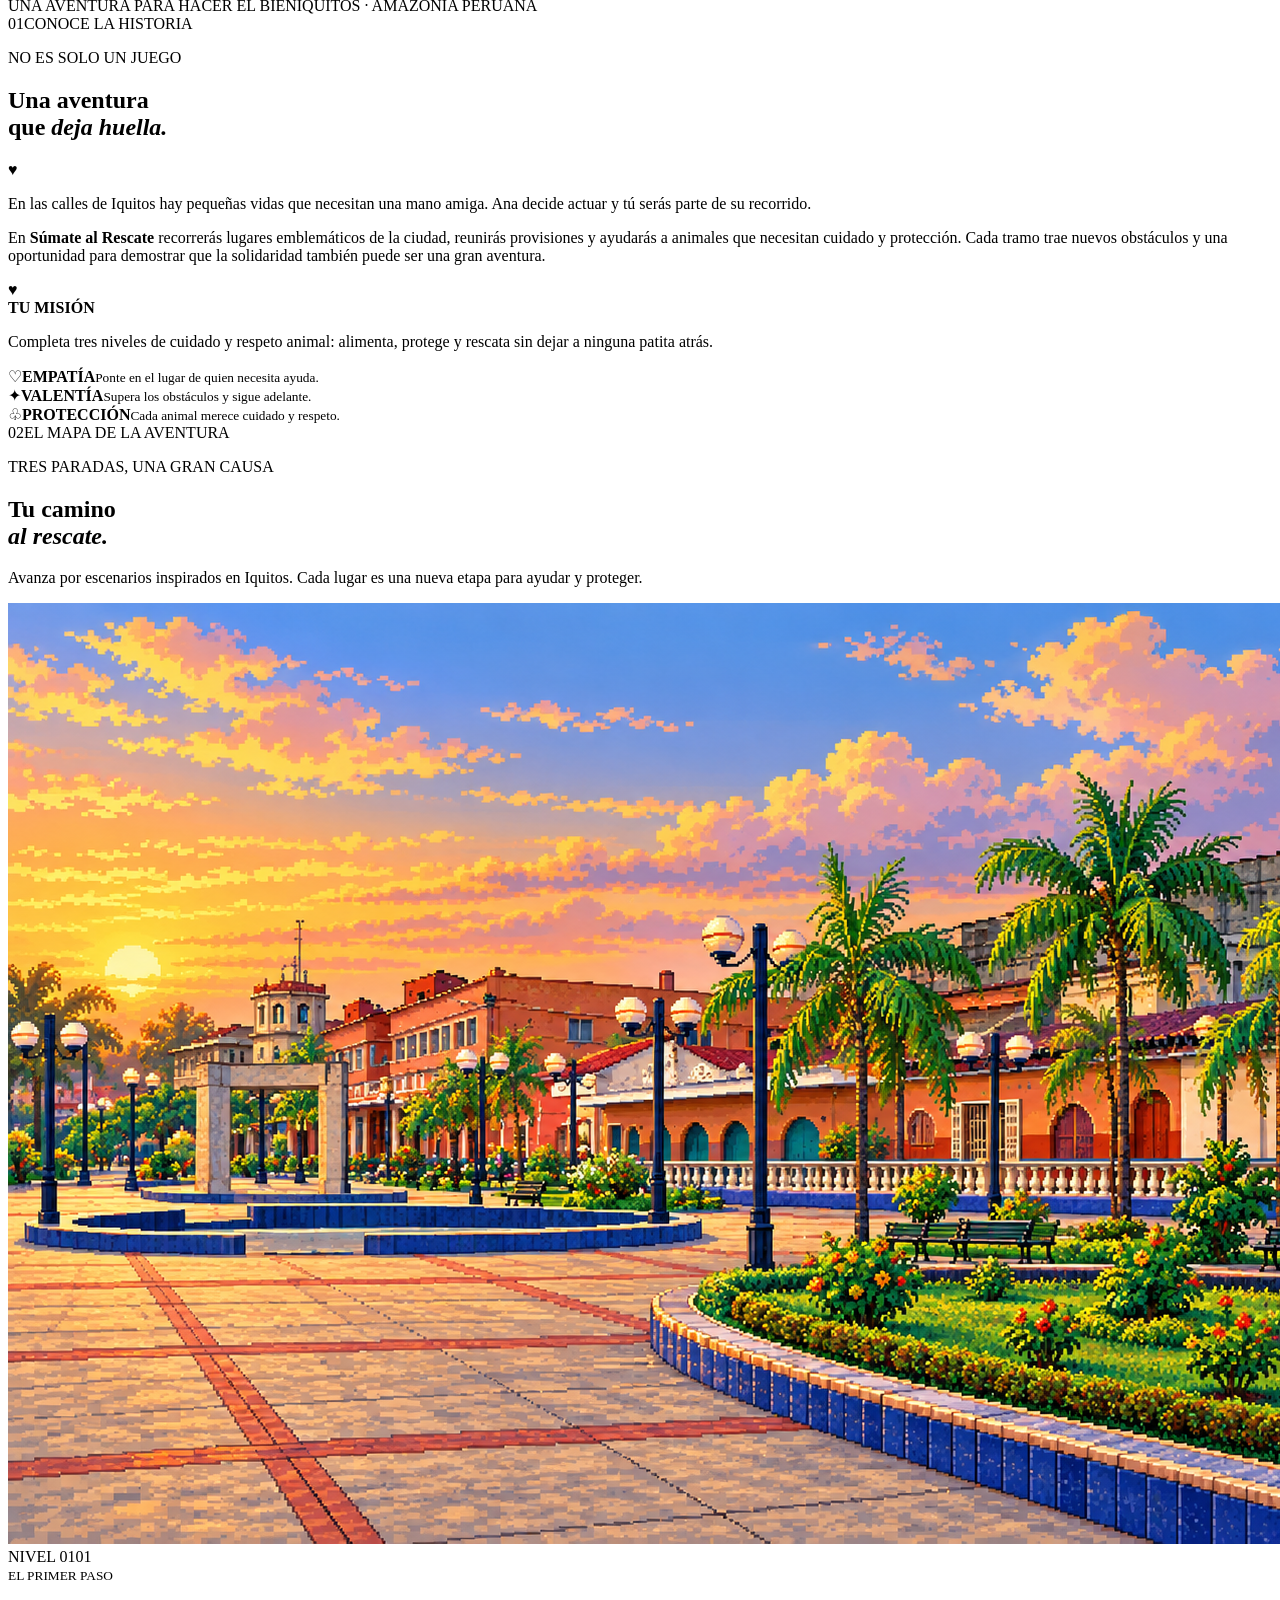
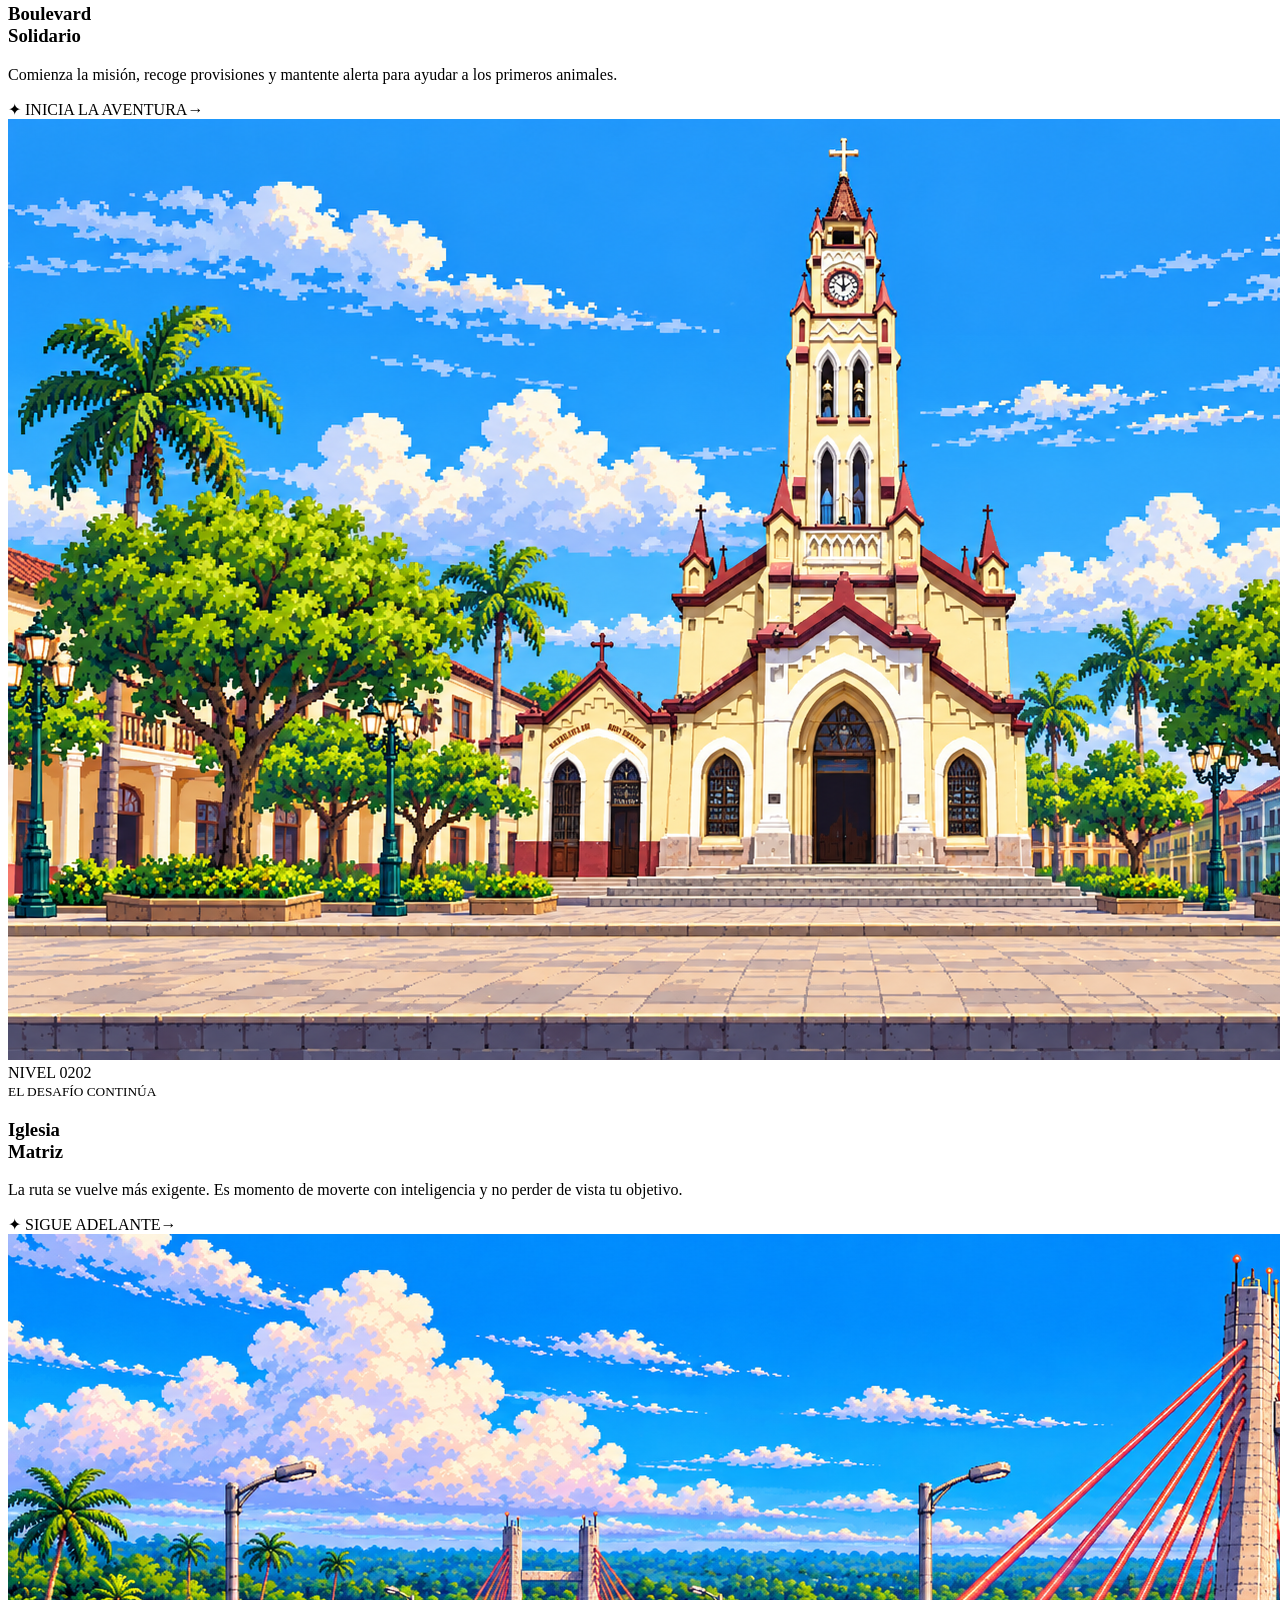
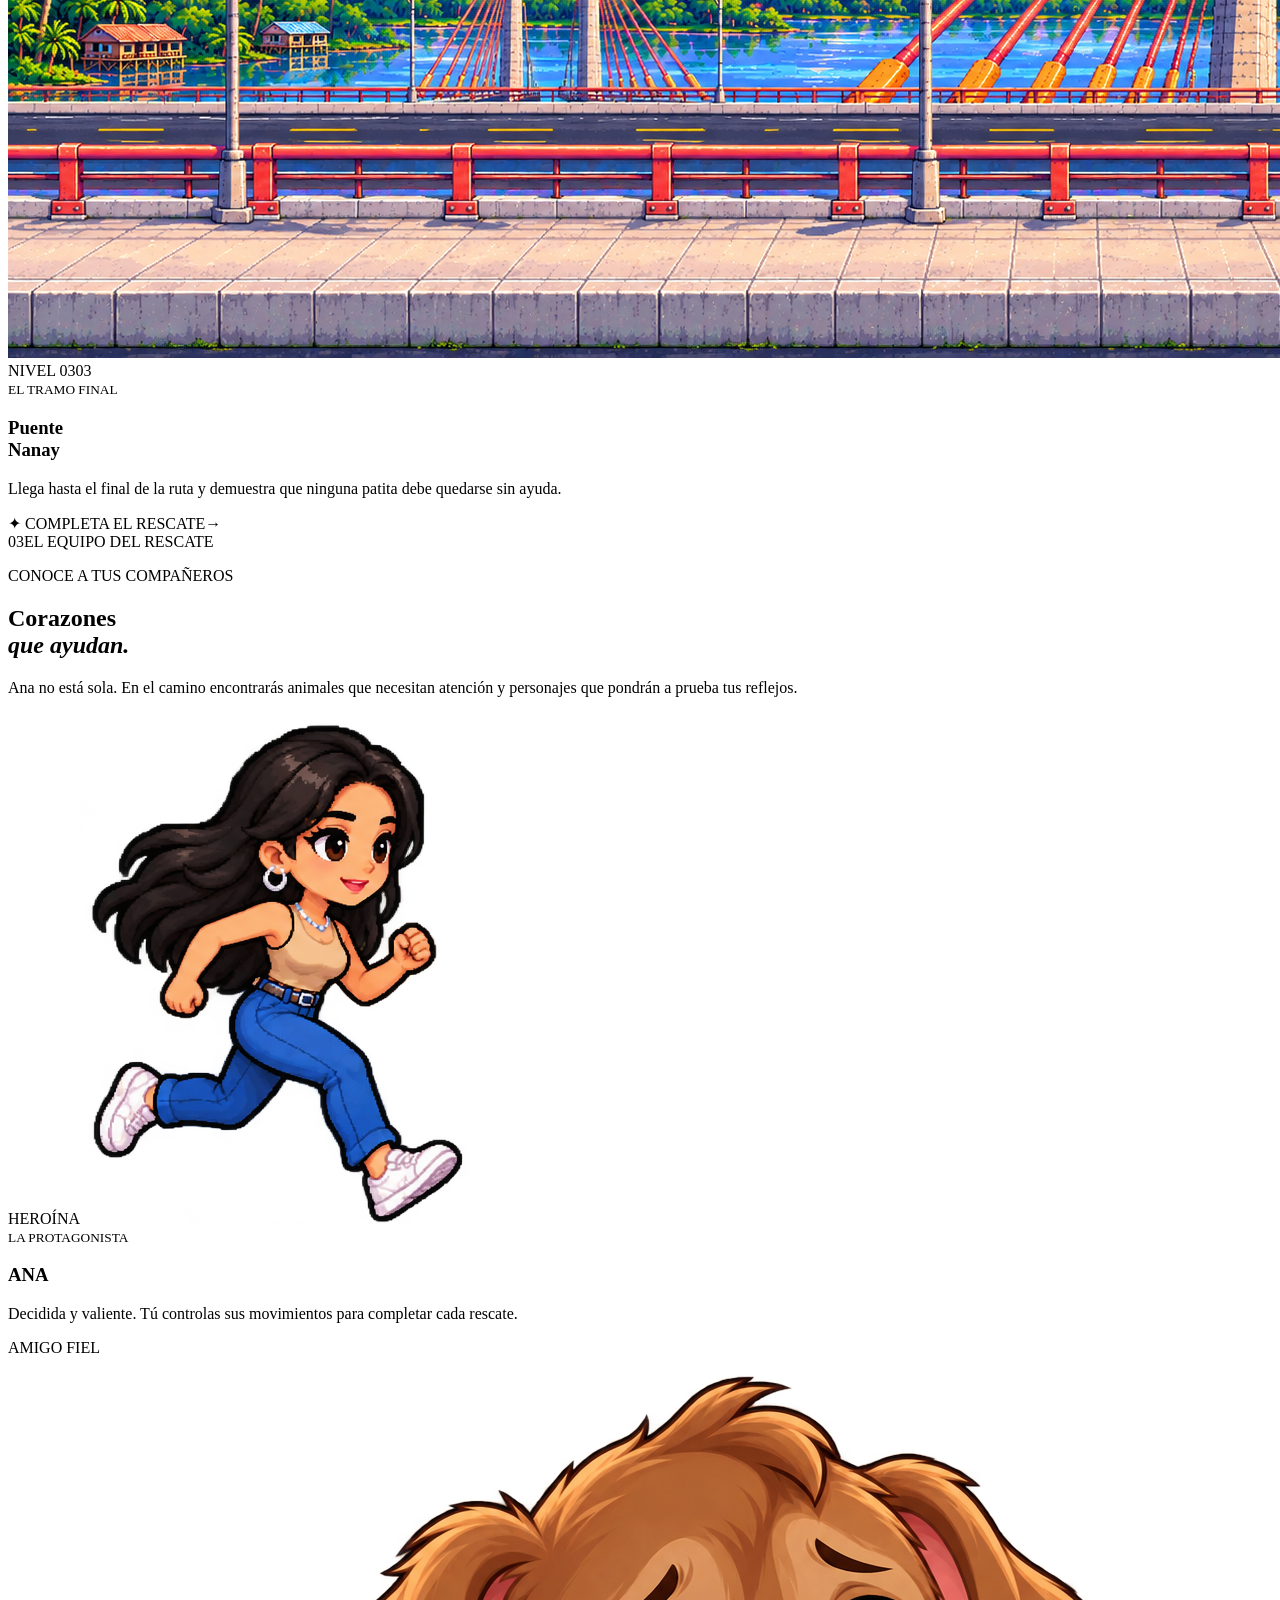
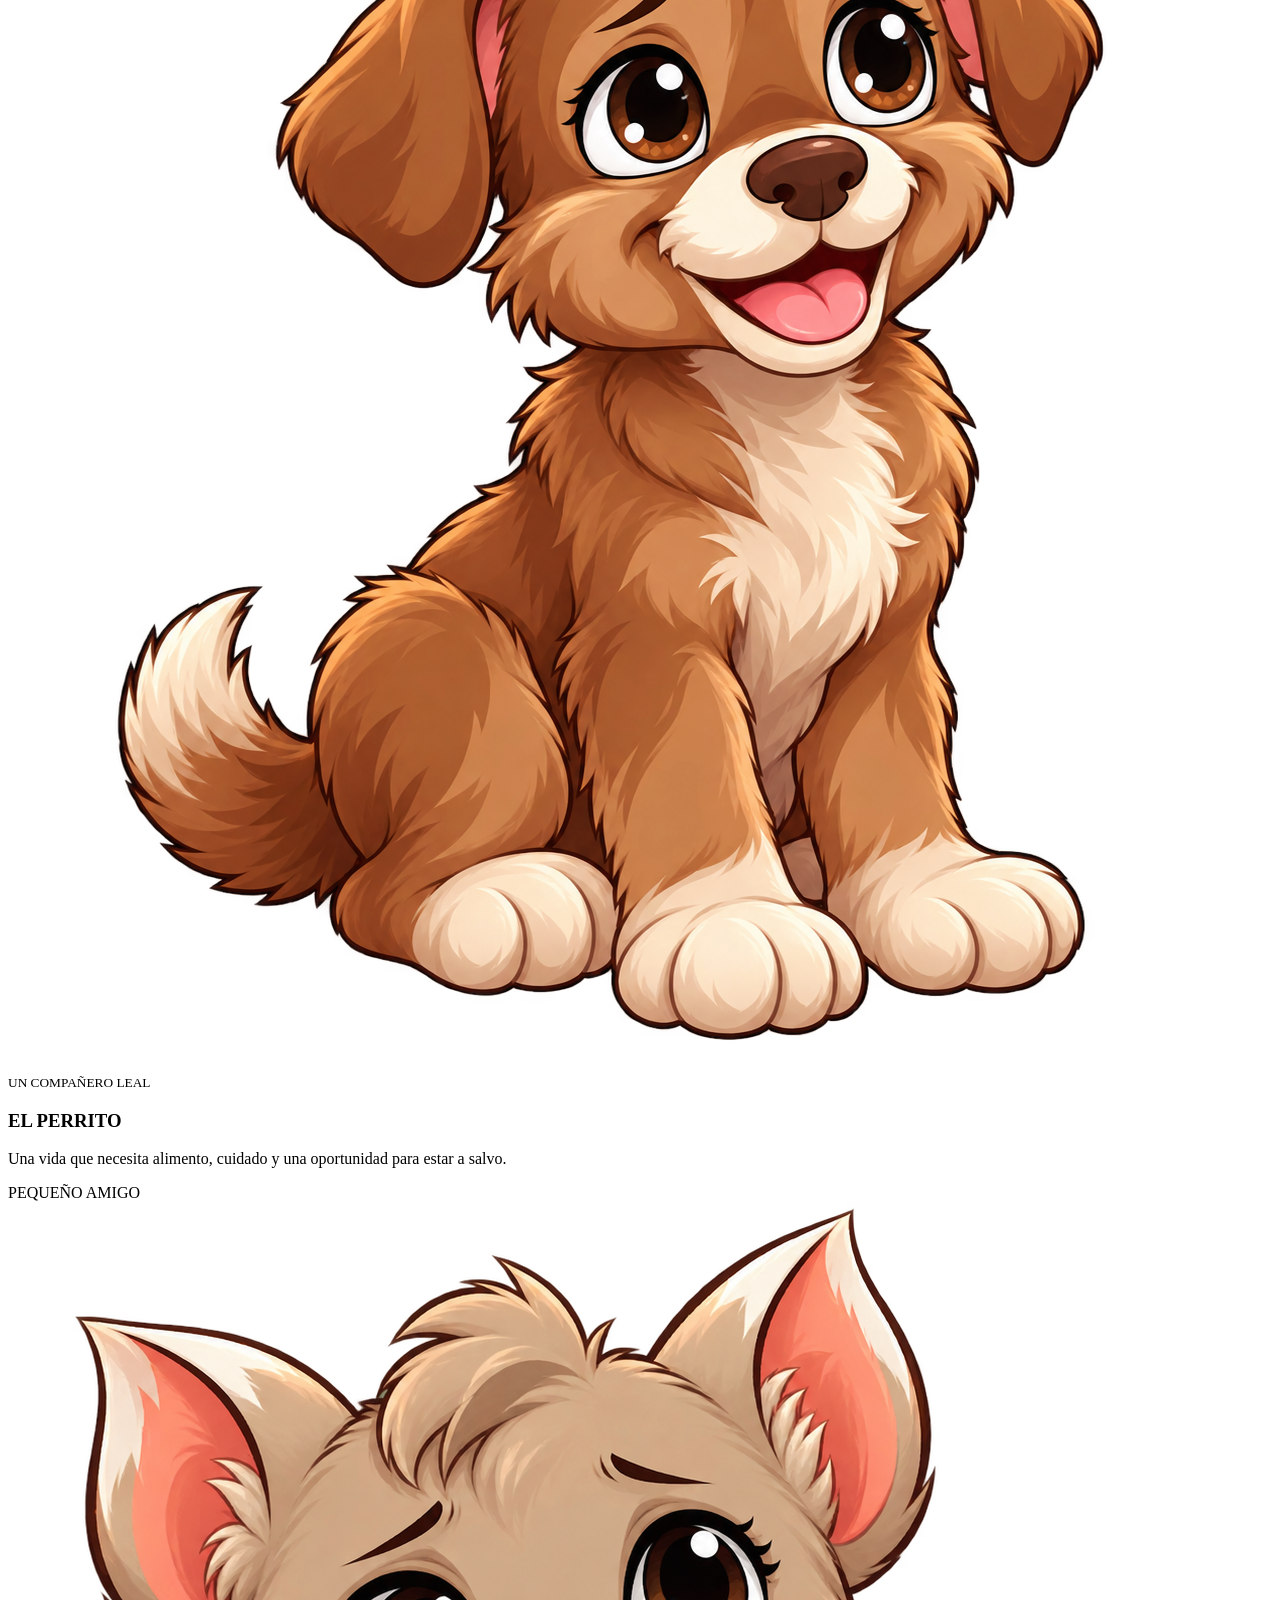
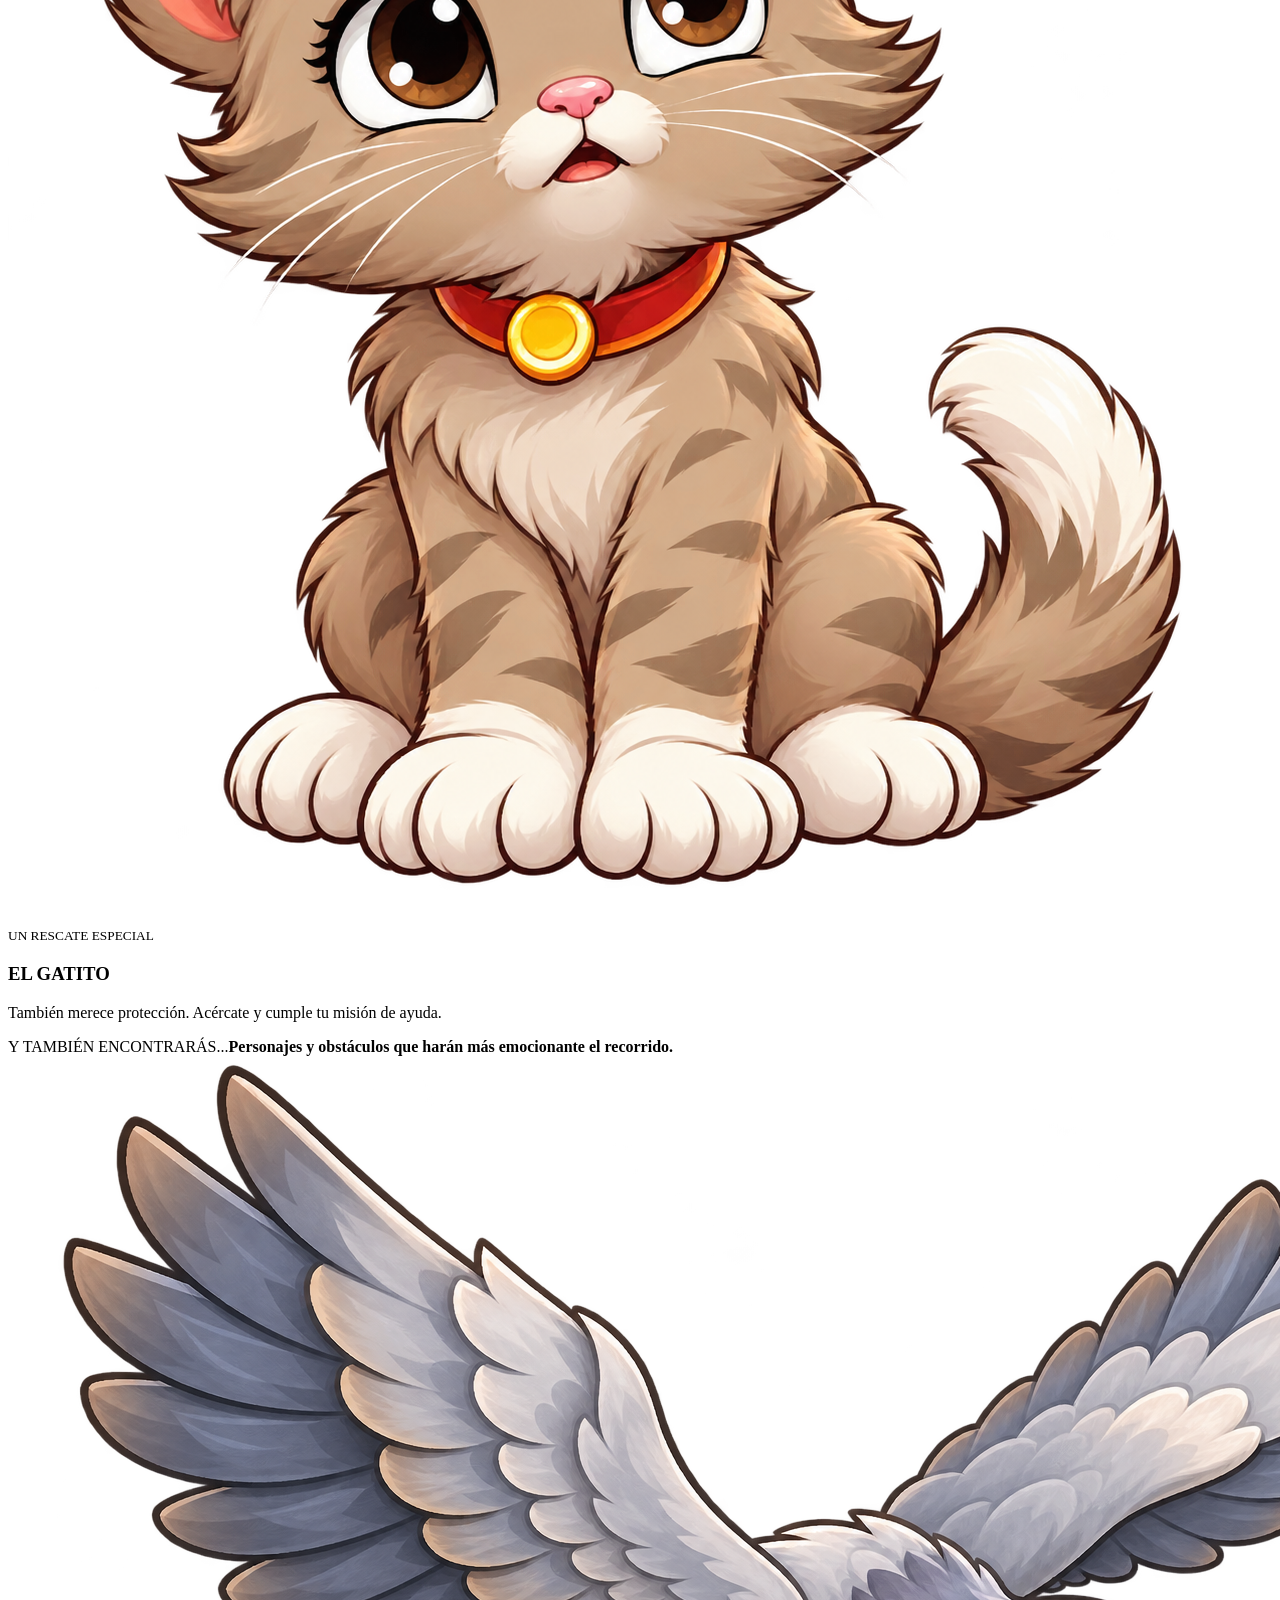
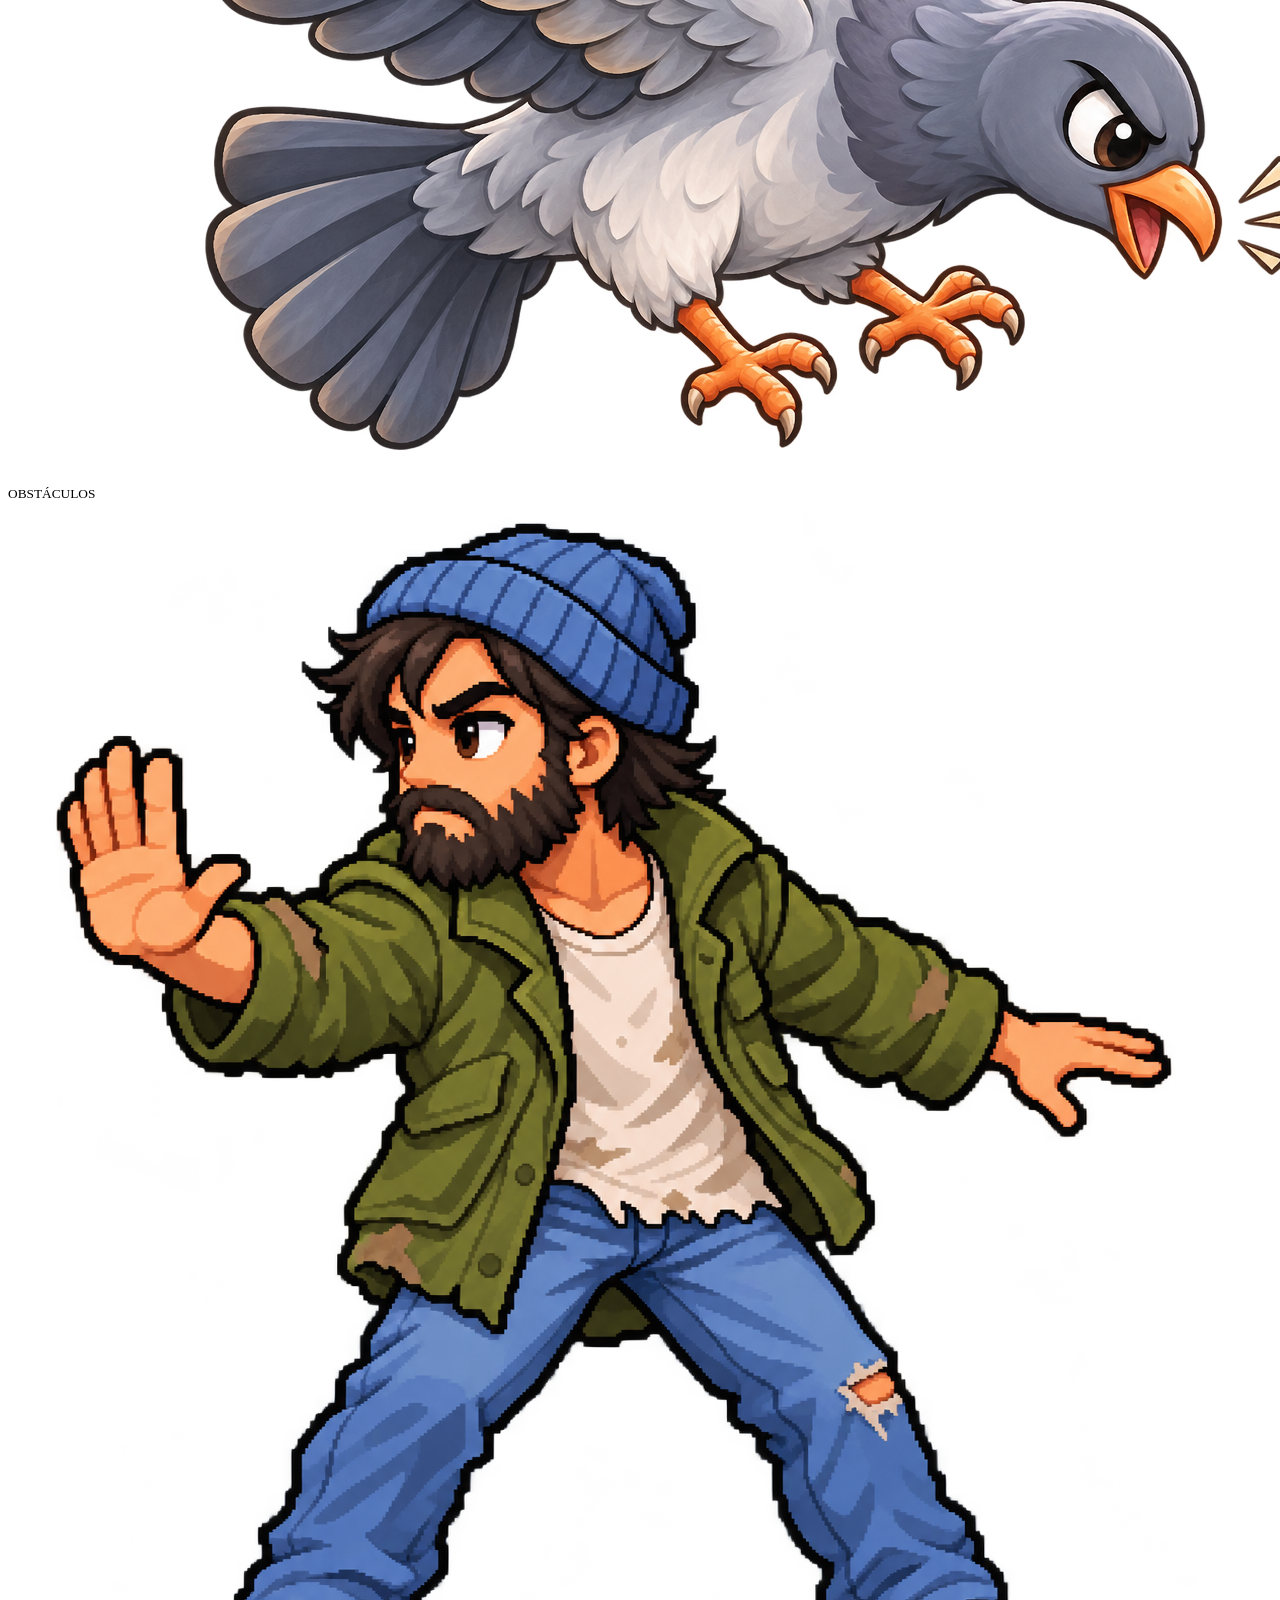
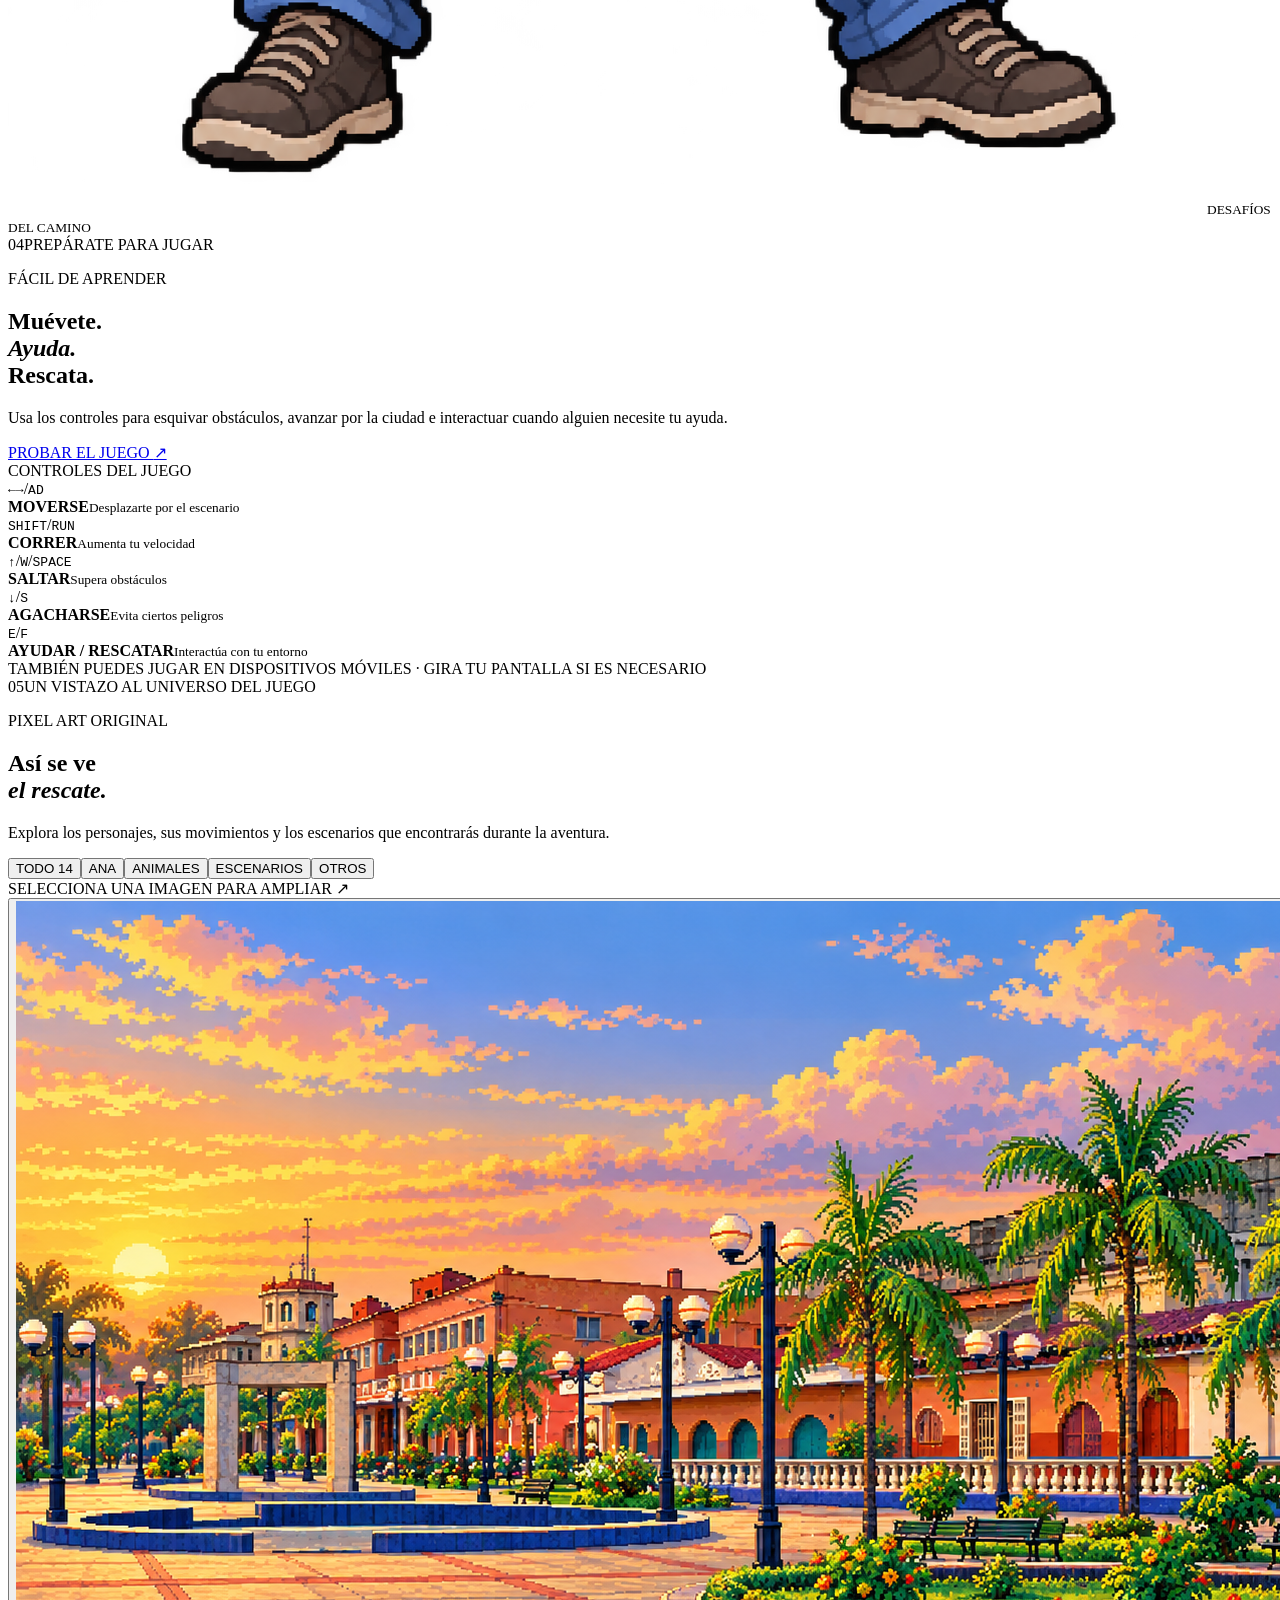
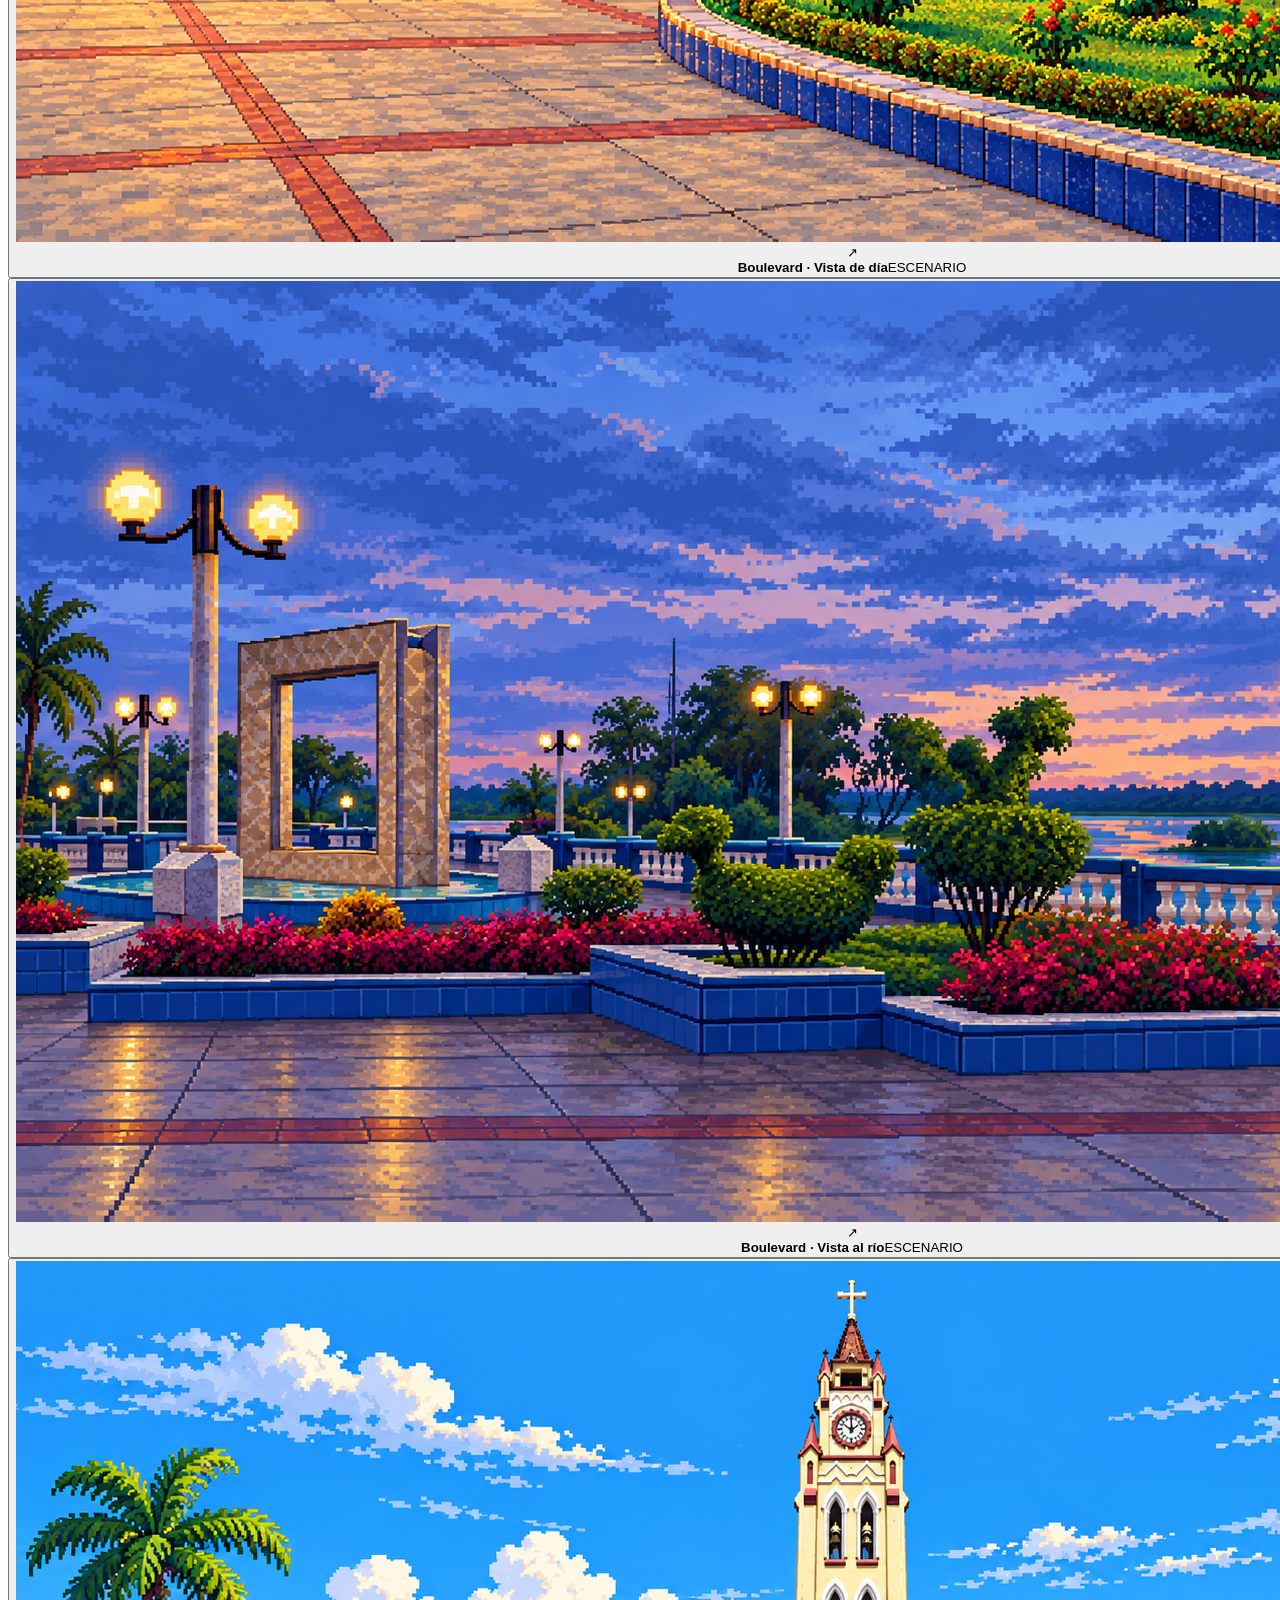
==== commit 2cc04996: "index.html" ====
--- a/index.html
+++ b/index.html
@@ -9,7 +9,7 @@
   <link rel="preconnect" href="https://fonts.googleapis.com">
   <link rel="preconnect" href="https://fonts.gstatic.com" crossorigin>
   <link href="https://fonts.googleapis.com/css2?family=DM+Sans:wght@400;500;600;700;800;900&family=Paytone+One&display=swap" rel="stylesheet">
-  <link rel="stylesheet" href="style.css">
+  <link rel="stylesheet" href="estilo.css">
 </head>
 <body>
 <header class="header">
@@ -132,4 +132,4 @@
 <div class="lightbox" id="lightbox" aria-hidden="true"><button class="lightbox-close" aria-label="Cerrar imagen">×</button><button class="lightbox-prev" aria-label="Imagen anterior">‹</button><figure><img src="" alt=""><figcaption></figcaption></figure><button class="lightbox-next" aria-label="Imagen siguiente">›</button></div>
 <script src="script.js"></script>
 </body>
-</html>+</html>
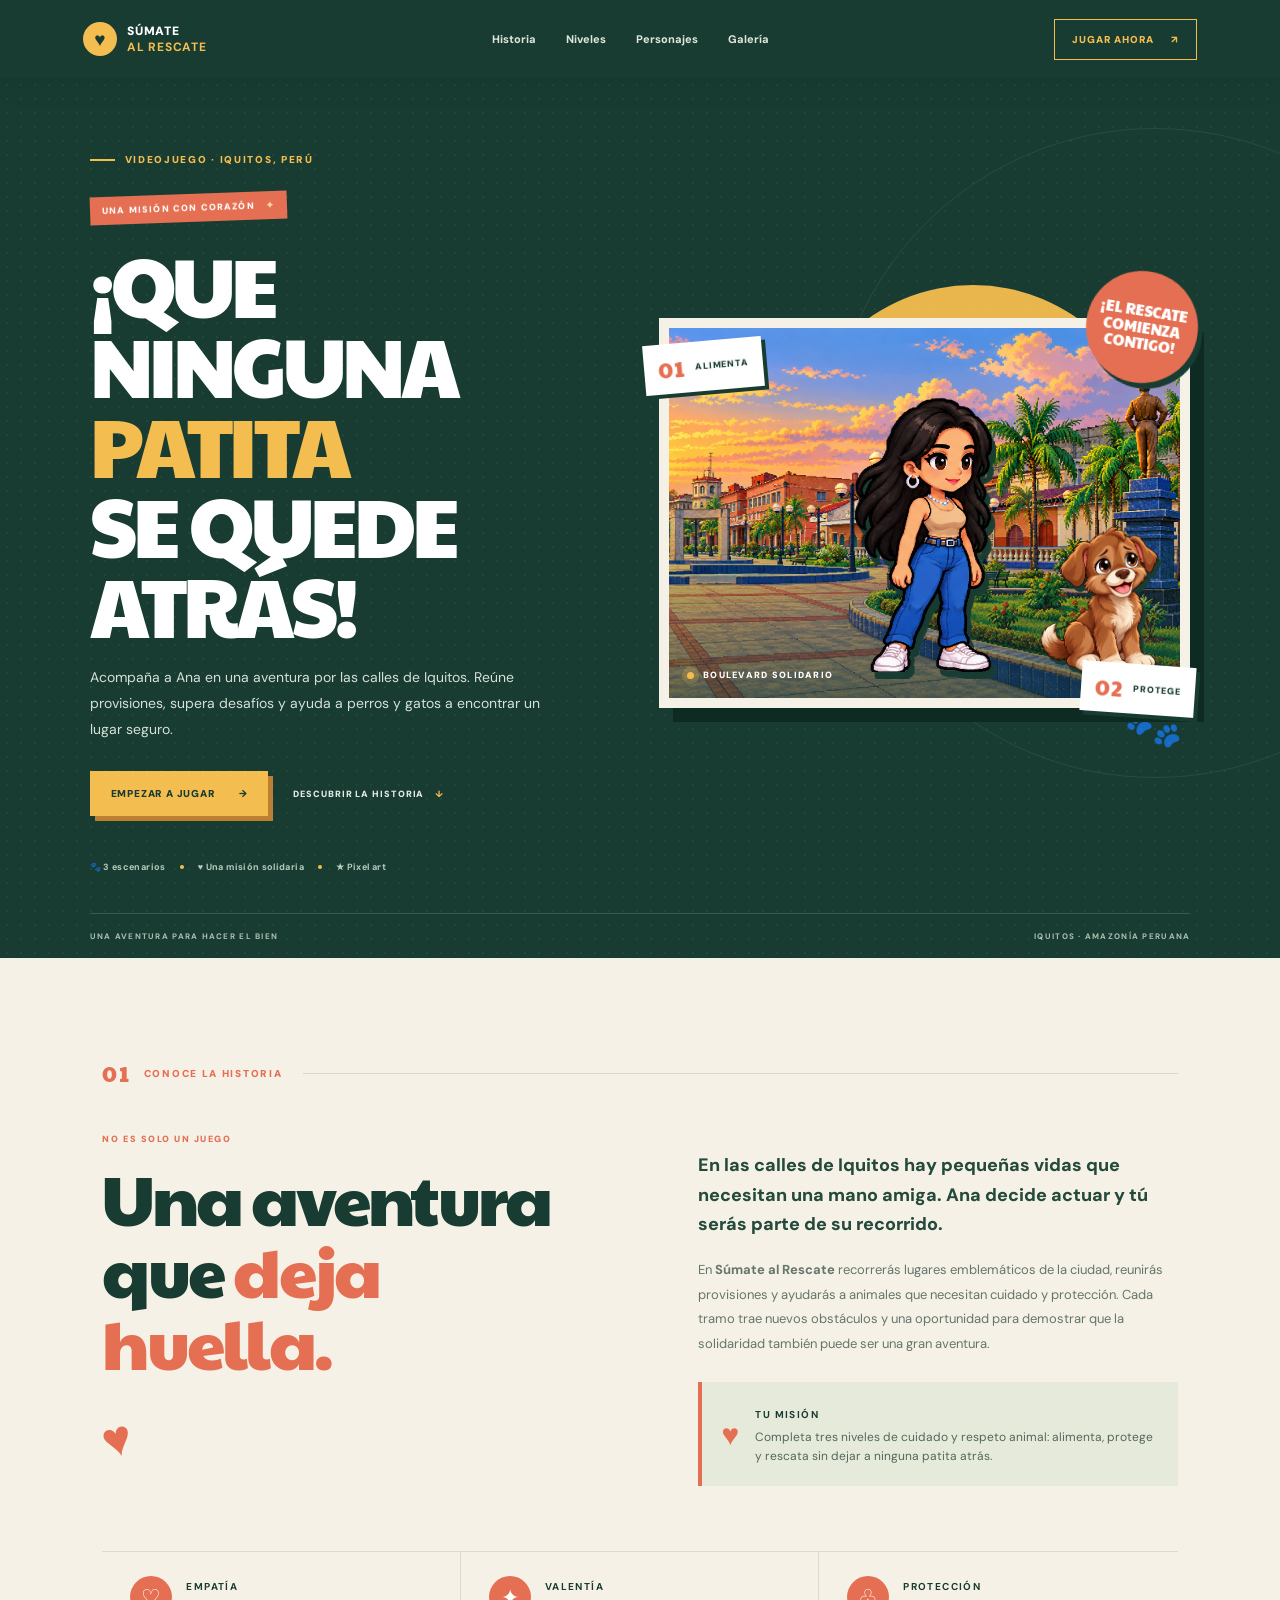
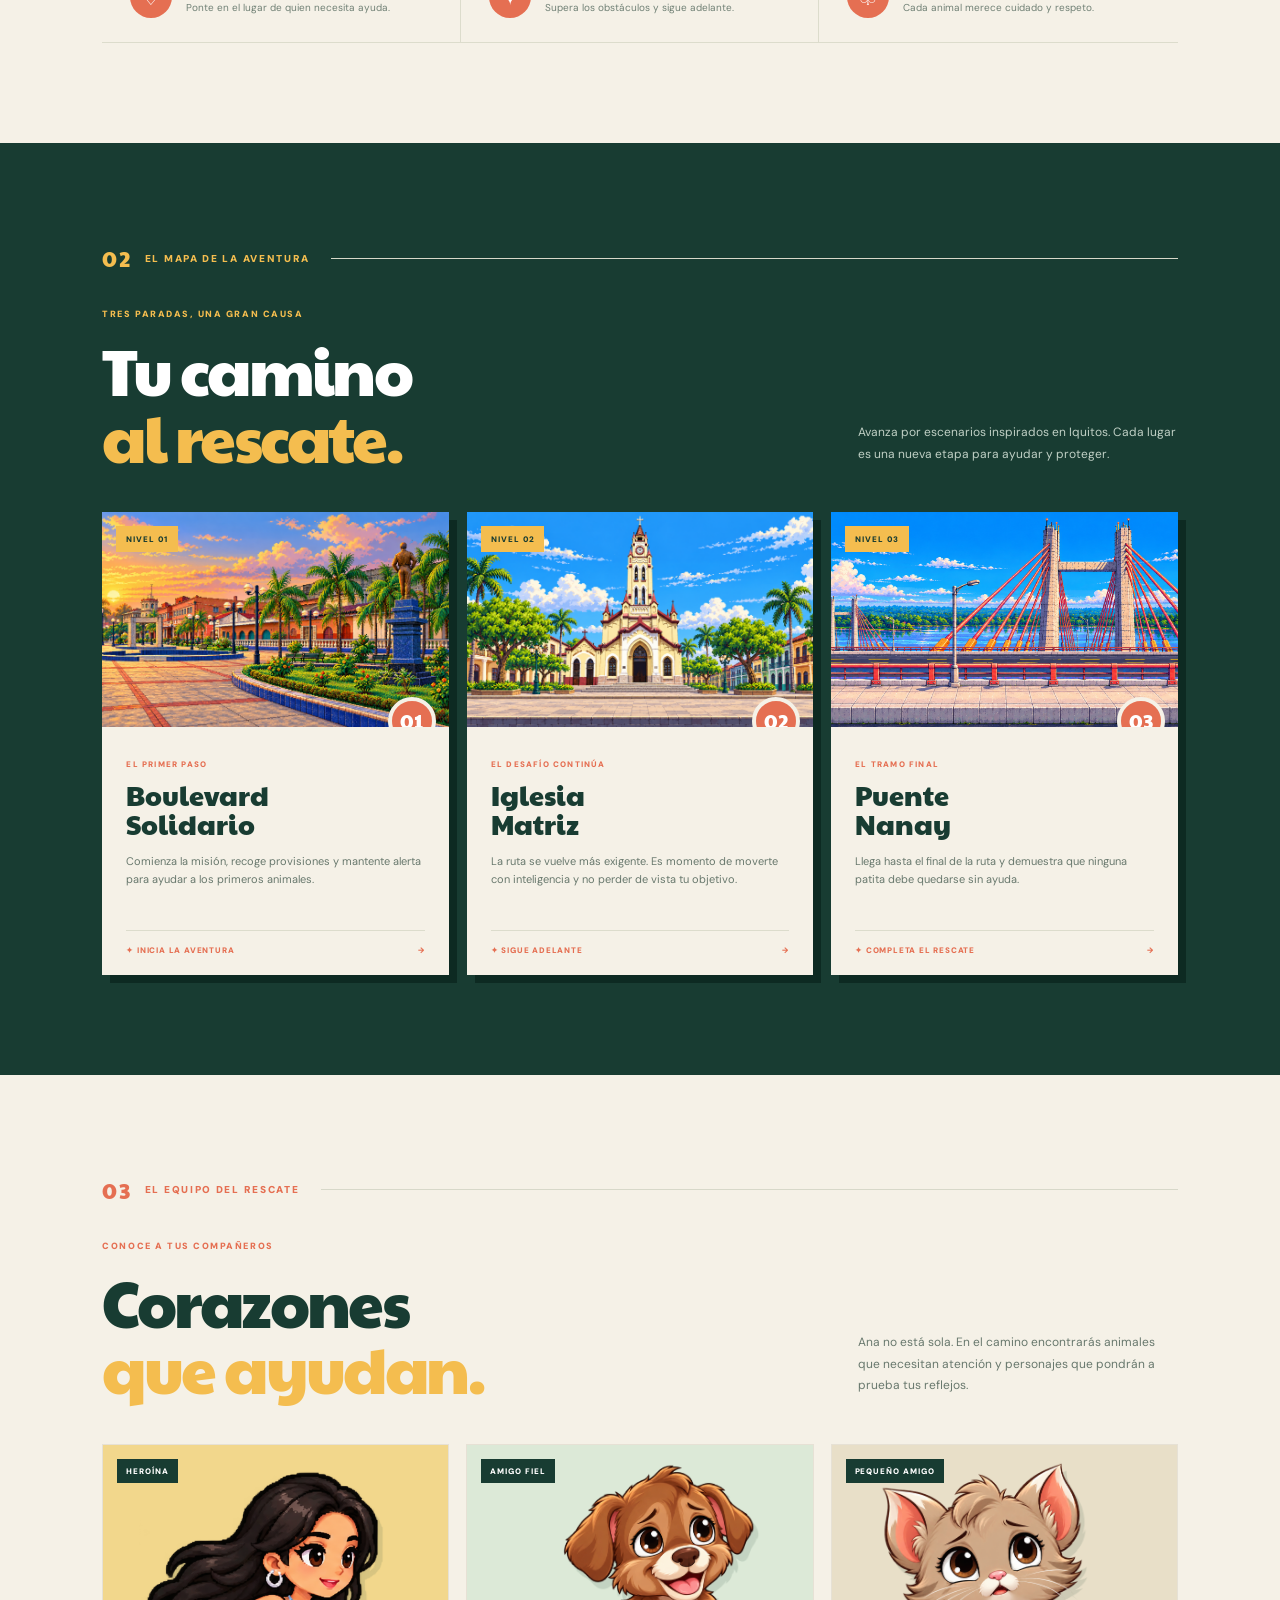
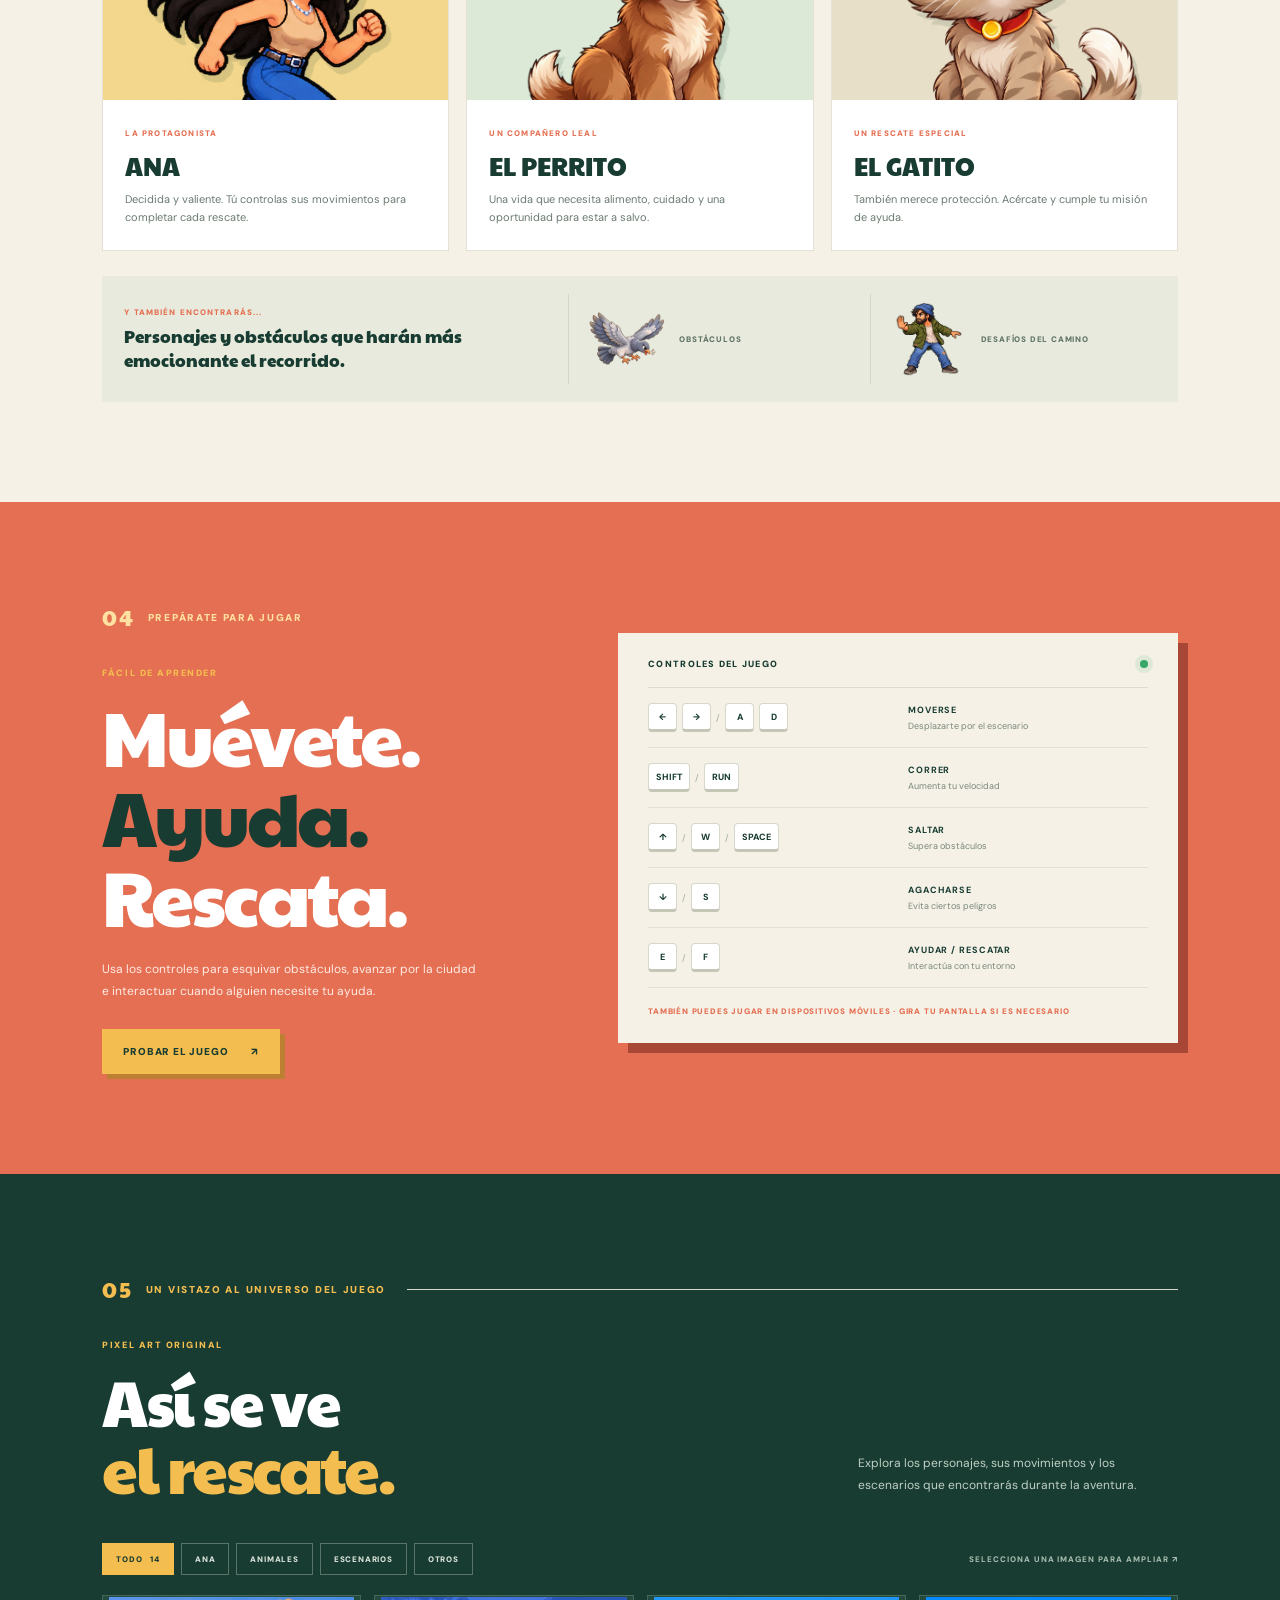
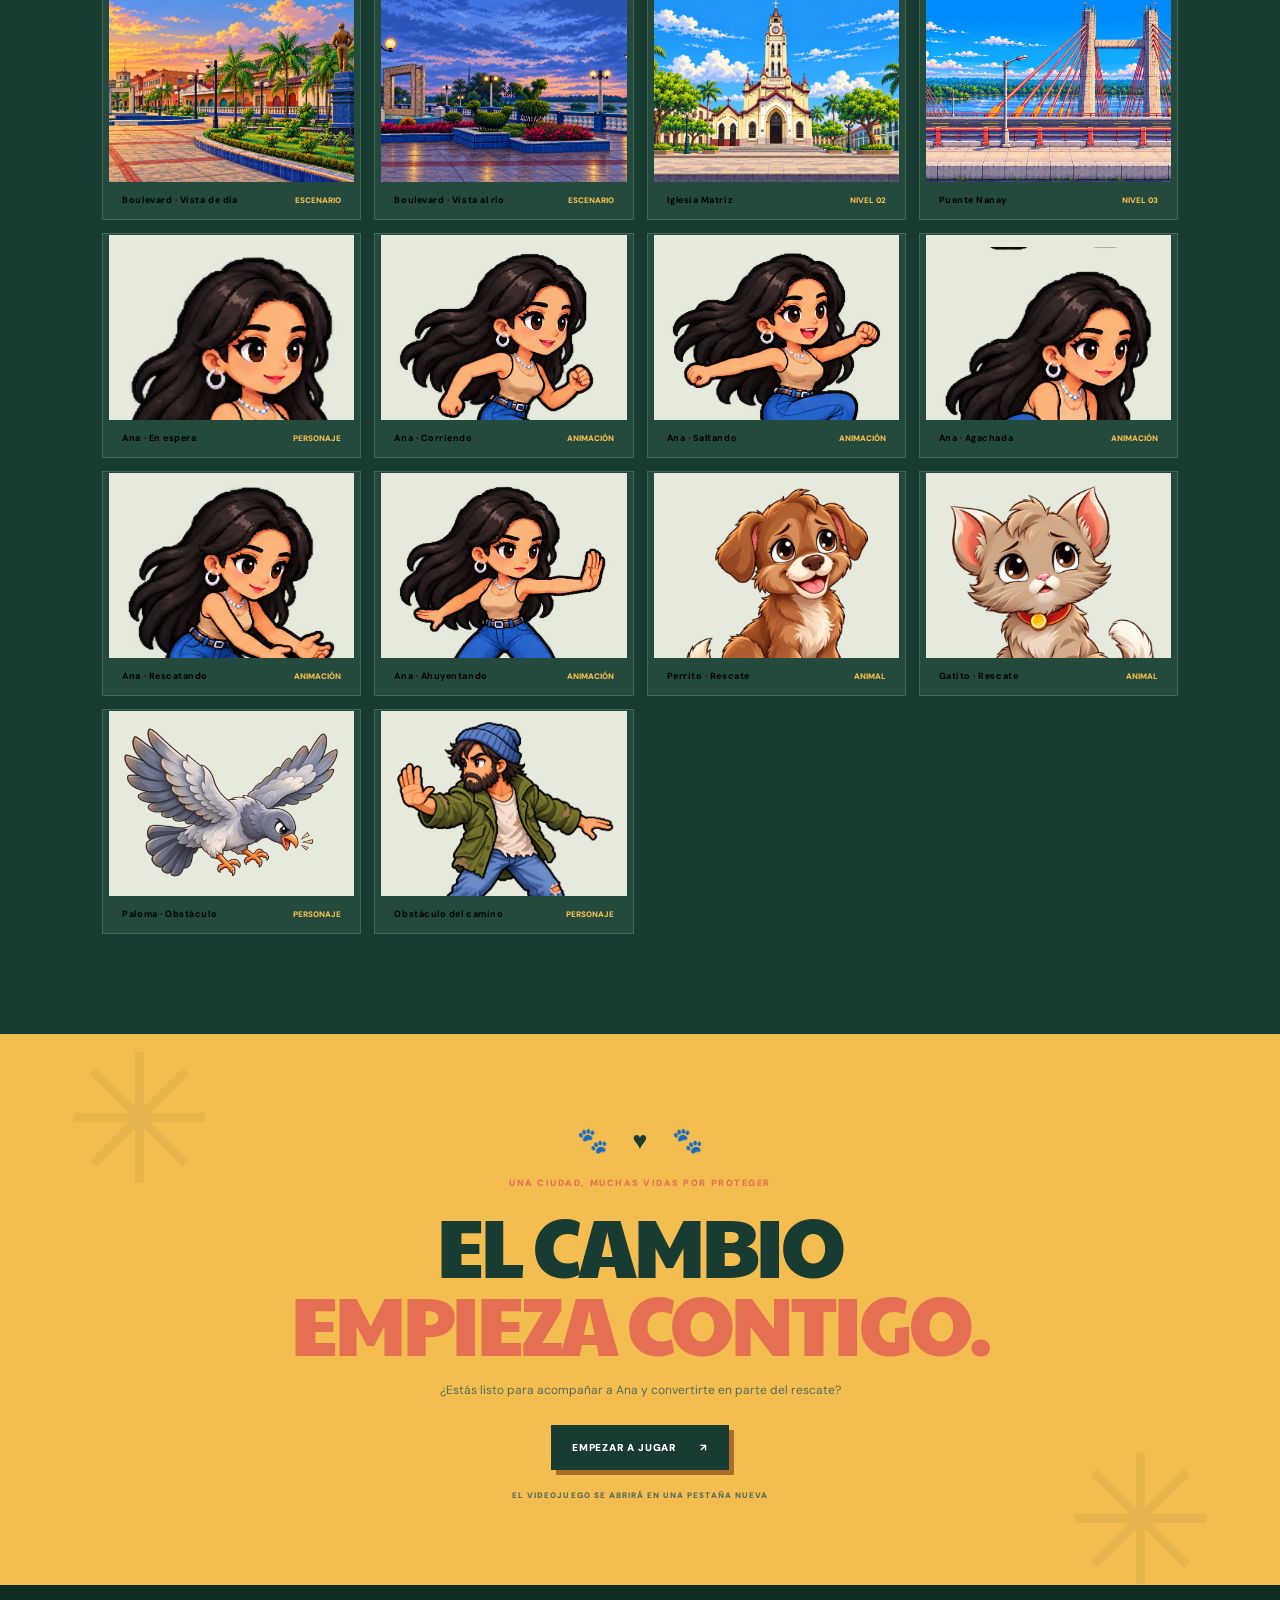
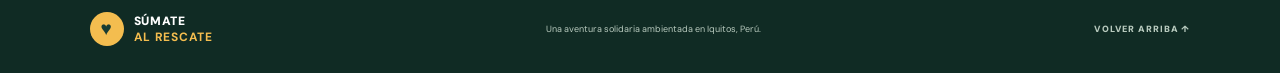
==== commit 57b2e80b: "index.html" ====
--- a/index.html
+++ b/index.html
@@ -9,7 +9,7 @@
   <link rel="preconnect" href="https://fonts.googleapis.com">
   <link rel="preconnect" href="https://fonts.gstatic.com" crossorigin>
   <link href="https://fonts.googleapis.com/css2?family=DM+Sans:wght@400;500;600;700;800;900&family=Paytone+One&display=swap" rel="stylesheet">
-  <link rel="stylesheet" href="estilo.css">
+  <link rel="stylesheet" href="style.css">
 </head>
 <body>
 <header class="header">
--- a/style.css
+++ b/style.css
@@ -0,0 +1,2 @@
+*{box-sizing:border-box}html{scroll-behavior:smooth;scroll-padding-top:85px}body{margin:0;background:#f5f1e7;color:#183c32;font-family:"DM Sans",sans-serif}a{color:inherit;text-decoration:none}button{font:inherit}.header{height:78px;padding:0 6.5vw;display:flex;align-items:center;justify-content:space-between;background:#183c32;color:#fff;position:sticky;top:0;z-index:20;box-shadow:0 5px 24px #0b201b20}.logo{display:flex;align-items:center;gap:10px;font-size:12px;letter-spacing:.06em;font-weight:900}.logo b{display:block;color:#f4bd4f}.logo-icon{width:34px;height:34px;border-radius:50%;display:grid;place-items:center;background:#f4bd4f;color:#183c32;font-size:19px}.nav{display:flex;gap:30px;font-size:11px;font-weight:800;color:#dce6dc}.nav a:hover{color:#f4bd4f}.header-play{font-size:10px;font-weight:900;letter-spacing:.08em;color:#f4bd4f;border:1px solid #f4bd4f;padding:13px 17px}.header-play span{margin-left:14px}.menu-toggle{display:none;background:none;border:0;color:#fff;font-size:24px}.hero{min-height:710px;position:relative;overflow:hidden;background:#183c32;color:#fff;display:grid;grid-template-columns:1fr 1fr;gap:3vw;padding:75px 7vw 85px}.hero:after{content:"";position:absolute;inset:0;background-image:radial-gradient(#ffffff0c 1px,transparent 1px);background-size:14px 14px;pointer-events:none}.hero-pattern{position:absolute;width:650px;height:650px;border:1px solid #ffffff13;border-radius:50%;right:-200px;top:50px}.hero-text{position:relative;z-index:2;align-self:center;max-width:590px}.overline,.section-top{font-size:10px;font-weight:900;letter-spacing:.17em}.overline{color:#f4bd4f;display:flex;align-items:center;gap:10px}.line{width:25px;height:2px;background:#f4bd4f}.hero-tag{display:inline-block;background:#e56f52;color:#fff;font-size:9px;font-weight:900;letter-spacing:.13em;padding:8px 12px;margin-top:28px;transform:rotate(-2deg)}.hero-tag span{margin-left:8px;color:#ffe29a}.hero h1{font:clamp(52px,6.5vw,88px)/.96 "Paytone One",sans-serif;letter-spacing:-.045em;margin:22px 0}.hero h1 em,.section-heading em,.intro-title em,.howto h2 em,.final-banner h2 em{font-style:normal;color:#f4bd4f}.hero-intro{max-width:475px;color:#d5e0d7;font-size:14px;line-height:1.85}.hero-buttons{display:flex;align-items:center;gap:25px;margin-top:28px;flex-wrap:wrap}.btn{display:inline-flex;align-items:center;justify-content:center;gap:23px;padding:16px 21px;font-size:10px;font-weight:900;letter-spacing:.08em;transition:.2s}.btn-yellow{background:#f4bd4f;color:#183c32;box-shadow:5px 5px 0 #bd7f31}.btn:hover{transform:translate(2px,2px);box-shadow:2px 2px 0 #bd7f31}.btn-quiet{font-size:9px;font-weight:900;letter-spacing:.1em;color:#e2e9e2}.btn-quiet span{color:#f4bd4f;margin-left:8px}.hero-facts{display:flex;align-items:center;gap:14px;margin-top:45px;color:#b8cabe;font-size:9px;font-weight:700;letter-spacing:.04em;flex-wrap:wrap}.hero-facts i{width:4px;height:4px;border-radius:50%;background:#f4bd4f}.hero-visual{position:relative;align-self:center;min-height:485px;display:flex;align-items:center;justify-content:center}.visual-sun{position:absolute;width:360px;height:360px;border-radius:50%;background:#f4bd4f;opacity:.95;right:7%;top:3%}.scene-window{position:relative;width:min(100%,570px);height:390px;border:10px solid #f5f1e7;box-shadow:14px 14px 0 #0e2b23;overflow:hidden;background:#a8c4a1;z-index:1;isolation:isolate}.scene-image{position:absolute;width:100%;height:100%;inset:0;object-fit:cover;display:block}.scene-shade{position:absolute;inset:40% 0 0;background:linear-gradient(transparent,#183c32a8)}.ana-hero{position:absolute;z-index:2;height:76%;max-width:40%;object-fit:contain;bottom:7%;left:35%;filter:drop-shadow(4px 7px 0 #183c32)}.dog-hero{position:absolute;z-index:2;height:42%;max-width:33%;object-fit:contain;bottom:5%;right:2%;filter:drop-shadow(3px 5px 0 #183c32)}.scene-label{position:absolute;z-index:3;left:18px;bottom:17px;color:#fff;font-size:9px;font-weight:900;letter-spacing:.14em;display:flex;align-items:center;gap:9px}.pulse{width:7px;height:7px;border-radius:50%;background:#f4bd4f;box-shadow:0 0 0 5px #f4bd4f38}.visual-stamp{position:absolute;z-index:3;right:-8px;top:0;background:#e56f52;color:#fff;width:112px;height:112px;border-radius:50%;display:grid;place-items:center;text-align:center;font:15px/1.1 "Paytone One";transform:rotate(9deg);box-shadow:5px 5px 0 #183c32}.floating-note{position:absolute;z-index:4;background:#fff;color:#183c32;display:flex;align-items:center;gap:10px;padding:10px 14px;box-shadow:4px 4px 0 #183c32;font-size:9px;font-weight:900;letter-spacing:.1em}.floating-note b{font:22px "Paytone One";color:#e56f52}.note-top{left:-15px;top:70px;transform:rotate(-5deg)}.note-bottom{right:-5px;bottom:42px;transform:rotate(4deg)}.paw-decoration{position:absolute;right:2%;bottom:0;font-size:43px;transform:rotate(-18deg)}.hero-bottom{position:absolute;bottom:0;left:7vw;right:7vw;border-top:1px solid #ffffff25;padding:17px 0;display:flex;justify-content:space-between;color:#a9bdb0;font-size:8px;font-weight:800;letter-spacing:.16em}.section{padding:100px 8vw}.section-top{display:flex;align-items:center;gap:13px;color:#e56f52}.section-top .number{font:22px "Paytone One";color:#e56f52}.top-rule{height:1px;background:#d7d8c9;flex:1;margin-left:8px}.section-top.light{color:#f4bd4f}.section-top.light .number{color:#f4bd4f}.intro-layout{display:grid;grid-template-columns:1fr 1fr;gap:9vw;margin:45px 0 65px}.mini-label{font-size:9px;font-weight:900;letter-spacing:.17em;color:#e56f52;margin:0 0 17px}.intro-title h2,.section-heading h2,.howto h2{font:clamp(45px,5.4vw,70px)/1.04 "Paytone One";letter-spacing:-.04em;margin:0}.intro-title em{color:#e56f52}.heart-doodle{font-size:50px;color:#e56f52;margin-top:28px;transform:rotate(-15deg);width:max-content}.intro-copy{max-width:570px}.big-copy{font-size:18px;line-height:1.65;font-weight:800;color:#244a3b}.intro-copy>p:not(.big-copy){font-size:13px;line-height:1.9;color:#65766b}.mission-box{display:flex;align-items:center;gap:16px;padding:20px;background:#e6eadb;border-left:4px solid #e56f52;margin-top:25px}.mission-heart{font-size:30px;color:#e56f52}.mission-box b{font-size:10px;letter-spacing:.14em}.mission-box p{font-size:12px;line-height:1.6;color:#53685b;margin:5px 0 0}.values-row{display:grid;grid-template-columns:repeat(3,1fr);border-top:1px solid #dcdccc;border-bottom:1px solid #dcdccc}.values-row article{padding:24px 28px;display:grid;grid-template-columns:44px 1fr;align-items:center;column-gap:12px;border-right:1px solid #dcdccc}.values-row article:last-child{border:0}.value-icon{grid-row:span 2;width:42px;height:42px;border-radius:50%;display:grid;place-items:center;background:#e56f52;color:white;font-size:22px}.values-row b{font-size:10px;letter-spacing:.14em}.values-row small{font-size:10px;line-height:1.5;color:#708075}.levels{background:#183c32;color:#fff}.section-heading{display:flex;align-items:end;justify-content:space-between;gap:40px;margin:35px 0 42px}.section-heading h2{font-size:clamp(46px,5vw,67px)}.section-desc{max-width:320px;color:#c0d0c5;font-size:12px;line-height:1.8;margin:0 0 5px}.levels .mini-label,.gallery .mini-label,.howto .mini-label{color:#f4bd4f}.level-grid{display:grid;grid-template-columns:repeat(3,1fr);gap:18px}.level-card{background:#f5f1e7;color:#183c32;min-width:0;box-shadow:8px 8px 0 #0d2a22;transition:.25s}.level-card:hover{transform:translateY(-6px)}.level-image{height:215px;position:relative;overflow:hidden;background:#8eae92}.level-image img{display:block;width:100%;height:100%;object-fit:cover;transition:transform .5s}.level-card:hover .level-image img{transform:scale(1.05)}.level-chip{position:absolute;left:14px;top:14px;background:#f4bd4f;color:#183c32;font-size:8px;font-weight:900;letter-spacing:.12em;padding:8px 10px}.level-icon{position:absolute;right:13px;bottom:-18px;width:48px;height:48px;border-radius:50%;display:grid;place-items:center;background:#e56f52;color:white;font:20px "Paytone One";border:4px solid #f5f1e7}.level-info{padding:24px 24px 20px}.level-info>small{font-size:8px;letter-spacing:.15em;font-weight:900;color:#e56f52}.level-info h3{font:27px/1.08 "Paytone One";margin:9px 0 12px}.level-info p{min-height:58px;font-size:11px;line-height:1.7;color:#68786d;margin:0}.level-meta{border-top:1px solid #dcdccc;margin-top:20px;padding-top:14px;display:flex;justify-content:space-between;color:#e56f52;font-size:8px;font-weight:900;letter-spacing:.1em}.characters{background:#f5f1e7}.dark-heading .section-desc{color:#68786d}.character-grid{display:grid;grid-template-columns:repeat(3,1fr);gap:17px}.character-card{background:#fff;border:1px solid #e6e1d5;min-width:0}.character-art{height:255px;position:relative;display:grid;place-items:center;background:#dce7d6;overflow:hidden}.character-art img{height:90%;max-width:88%;object-fit:contain;display:block;filter:drop-shadow(5px 7px 0 #183c3220)}.ana-character .character-art{background:#f2d78c}.pet-art{background:#dce9d7}.cat-art{background:#e8dfc8}.character-sticker{position:absolute;top:14px;left:14px;background:#183c32;color:#fff;padding:7px 9px;font-size:8px;font-weight:900;letter-spacing:.12em;z-index:2}.character-text{padding:20px 22px 23px}.character-text small{color:#e56f52;font-size:8px;letter-spacing:.15em;font-weight:900}.character-text h3{font:25px "Paytone One";margin:7px 0}.character-text p{font-size:11px;line-height:1.7;color:#6b7b70;margin:0}.extra-characters{margin-top:25px;background:#e7eadc;padding:18px 22px;display:grid;grid-template-columns:1.5fr 1fr 1fr;align-items:center;gap:15px}.extra-characters>div:first-child span{display:block;color:#e56f52;font-size:8px;font-weight:900;letter-spacing:.14em;margin-bottom:7px}.extra-characters>div:first-child b{font:17px "Paytone One"}.extra-sprite{height:90px;display:flex;align-items:center;gap:12px;border-left:1px solid #d1d8c8;padding-left:18px}.extra-sprite img{width:80px;height:75px;object-fit:contain}.extra-sprite small{font-size:8px;font-weight:900;letter-spacing:.1em;color:#617468}.howto{background:#e56f52;color:#fff;display:grid;grid-template-columns:.85fr 1.15fr;gap:8vw;align-items:center}.howto .section-top{margin-bottom:35px}.howto .section-top .number{color:#ffe1a1}.howto .section-top{color:#ffe1a1}.howto h2{font-size:clamp(50px,6vw,78px);margin-bottom:22px}.howto h2 em{color:#183c32}.howto-copy>p:not(.mini-label){max-width:380px;font-size:12px;line-height:1.85;color:#ffebe5;margin-bottom:27px}.howto .btn{background:#f4bd4f;color:#183c32}.controls-panel{background:#f5f1e7;color:#183c32;padding:25px 30px;box-shadow:10px 10px 0 #a84735}.control-heading{display:flex;justify-content:space-between;align-items:center;border-bottom:1px solid #dcdccc;padding-bottom:17px;font-size:9px;font-weight:900;letter-spacing:.14em}.control-dot{width:8px;height:8px;background:#38a66b;border-radius:50%;box-shadow:0 0 0 5px #38a66b20}.control-row{display:grid;grid-template-columns:1fr 1fr;align-items:center;gap:20px;padding:15px 0;border-bottom:1px solid #e5e1d6}.key-group{display:flex;align-items:center;gap:5px;flex-wrap:wrap}kbd{min-width:29px;height:29px;padding:0 7px;display:grid;place-items:center;background:#fff;border:1px solid #d7d7ca;border-bottom:3px solid #c6c6b8;border-radius:4px;font:800 9px "DM Sans";color:#183c32}.or{font-size:9px;color:#9ba69a}.control-row b{display:block;font-size:9px;letter-spacing:.1em}.control-row small{display:block;color:#7b887d;font-size:9px;margin-top:4px}.control-foot{padding-top:17px;font-size:8px;font-weight:900;line-height:1.6;letter-spacing:.1em;color:#e56f52}.gallery{background:#183c32;color:#fff}.gallery .section-desc{color:#c0d0c5}.gallery-tools{display:flex;align-items:center;justify-content:space-between;gap:20px;margin:0 0 20px}.filter-list{display:flex;gap:7px;flex-wrap:wrap}.filter{background:transparent;border:1px solid #597568;color:#d8e2d9;padding:10px 13px;font-size:8px;font-weight:900;letter-spacing:.1em;cursor:pointer;transition:.2s}.filter span{color:#f4bd4f;margin-left:5px}.filter.active,.filter:hover{background:#f4bd4f;border-color:#f4bd4f;color:#183c32}.filter.active span{color:#183c32}.gallery-hint{font-size:8px;color:#a9beb1;font-weight:800;letter-spacing:.12em}.gallery-grid{display:grid;grid-template-columns:repeat(4,1fr);gap:13px;min-height:160px}.gallery-item{border:1px solid #456758;background:#234a3d;min-width:0;cursor:pointer;transition:.2s;animation:fadeIn .3s ease both}.gallery-item:hover{transform:translateY(-4px);border-color:#f4bd4f;box-shadow:0 8px 22px #071b1640}.gallery-thumb{height:185px;background:#e5eadc;display:grid;place-items:center;overflow:hidden;position:relative}.gallery-thumb img{display:block;width:100%;height:100%;padding:12px;object-fit:contain}.gallery-item.world .gallery-thumb img{padding:0;object-fit:cover}.gallery-item.extra .gallery-thumb img{padding:7px}.gallery-zoom{position:absolute;right:10px;top:10px;width:28px;height:28px;border-radius:50%;display:grid;place-items:center;background:#183c32;color:#fff;font-size:14px;opacity:0;transition:.2s}.gallery-item:hover .gallery-zoom{opacity:1}.gallery-caption{padding:12px 13px;display:flex;justify-content:space-between;gap:8px;align-items:center}.gallery-caption b{font-size:9px;letter-spacing:.06em}.gallery-caption span{font-size:8px;color:#f4bd4f;font-weight:900}.gallery-empty{padding:35px;text-align:center;color:#dce7de;grid-column:1/-1}.final-banner{background:#f4bd4f;color:#183c32;text-align:center;padding:90px 20px 85px;position:relative;overflow:hidden}.final-banner:before,.final-banner:after{content:"✳";position:absolute;font-size:180px;color:#183c3210}.final-banner:before{left:5%;top:-30px}.final-banner:after{right:5%;bottom:-55px}.banner-paws{font-size:25px;margin-bottom:20px}.final-banner .mini-label{color:#e56f52}.final-banner h2{font:clamp(48px,7vw,82px)/.95 "Paytone One";margin:15px 0 20px;letter-spacing:-.04em}.final-banner h2 em{color:#e56f52}.final-banner>p:not(.mini-label){font-size:12px;color:#526c59;margin:0 auto 27px}.btn-dark{background:#183c32;color:#fff;box-shadow:5px 5px 0 #a66e2a}.btn-dark:hover{box-shadow:2px 2px 0 #a66e2a}.final-banner>small{display:block;font-size:8px;font-weight:900;letter-spacing:.13em;margin-top:20px;color:#536b57}.footer{background:#102b24;color:#b8cabe;padding:27px 7vw;display:flex;justify-content:space-between;align-items:center;gap:20px;font-size:9px}.footer .logo{color:#fff}.footer>a:last-child{font-weight:900;letter-spacing:.1em}.lightbox{display:none;position:fixed;inset:0;background:#071b16f2;z-index:50;align-items:center;justify-content:center;padding:25px;gap:20px}.lightbox.open{display:flex}.lightbox figure{margin:0;display:flex;flex-direction:column;align-items:center;gap:13px;max-width:82vw}.lightbox figure img{max-width:100%;max-height:76vh;object-fit:contain;background:#e5eadc;padding:12px}.lightbox figcaption{font-size:10px;color:#fff;font-weight:900;letter-spacing:.12em}.lightbox button{background:#f4bd4f;border:0;color:#183c32;width:40px;height:40px;border-radius:50%;font-size:27px;cursor:pointer}.lightbox-close{position:absolute;right:24px;top:20px}.lightbox-prev,.lightbox-next{flex-shrink:0}.gallery-loading{grid-column:1/-1;padding:50px;text-align:center;color:#cbd9ce;font-size:10px;letter-spacing:.12em}@keyframes fadeIn{from{opacity:0;transform:translateY(7px)}to{opacity:1;transform:translateY(0)}}@media(max-width:950px){.header{padding:0 4vw}.nav{gap:15px}.hero{padding-left:5vw;padding-right:5vw}.hero-visual{min-height:410px}.scene-window{height:330px}.visual-sun{width:300px;height:300px}.section{padding:80px 6vw}.gallery-grid{grid-template-columns:repeat(3,1fr)}.level-image{height:175px}.level-info{padding:20px}.character-art{height:220px}}@media(max-width:680px){.header{height:67px}.nav{display:none;position:absolute;top:67px;left:0;right:0;background:#183c32;padding:20px 7vw 25px;flex-direction:column;gap:18px;border-top:1px solid #ffffff20}.nav.open{display:flex}.header-play{margin-left:auto;margin-right:14px;font-size:8px;padding:11px}.menu-toggle{display:block}.hero{display:flex;flex-direction:column;padding:50px 7vw 75px;gap:25px}.hero h1{font-size:clamp(48px,13vw,68px)}.hero-intro{font-size:12px}.hero-facts{margin-top:28px;gap:9px}.hero-visual{width:100%;min-height:330px}.scene-window{height:280px;width:95%;border-width:7px}.visual-sun{width:250px;height:250px;right:10%;top:0}.visual-stamp{width:86px;height:86px;font-size:11px;right:-2px}.note-top{left:-4px;top:45px}.note-bottom{right:-5px;bottom:12px}.hero-bottom{left:7vw;right:7vw;font-size:7px}.section{padding:65px 7vw}.intro-layout{grid-template-columns:1fr;gap:25px;margin:35px 0 40px}.intro-title h2,.section-heading h2{font-size:48px}.values-row{grid-template-columns:1fr}.values-row article{border-right:0;border-bottom:1px solid #dcdccc;padding:17px 5px}.values-row article:last-child{border-bottom:0}.section-heading{display:block;margin:28px 0 30px}.section-desc{margin-top:16px}.level-grid,.character-grid{grid-template-columns:1fr}.level-image{height:220px}.level-info p{min-height:0}.character-art{height:240px}.extra-characters{grid-template-columns:1fr 1fr}.extra-characters>div:first-child{grid-column:1/-1}.extra-sprite{padding-left:8px}.howto{grid-template-columns:1fr;gap:35px}.howto h2{font-size:60px}.controls-panel{padding:20px 17px}.control-row{grid-template-columns:1.1fr 1fr;gap:10px}.key-group{gap:3px}kbd{min-width:25px;height:27px;padding:0 5px;font-size:8px}.gallery-tools{display:block}.gallery-hint{display:block;margin-top:14px}.gallery-grid{grid-template-columns:repeat(2,minmax(0,1fr));gap:9px}.gallery-thumb{height:145px}.gallery-caption{padding:10px}.gallery-caption b{font-size:8px}.final-banner{padding:70px 18px}.footer{flex-wrap:wrap;padding:25px 7vw}.footer>span{order:3;width:100%}.lightbox{gap:7px;padding:12px}.lightbox figure{max-width:75vw}.lightbox button{width:34px;height:34px;font-size:22px}.lightbox-close{right:13px;top:12px}}@media(max-width:380px){.gallery-grid{grid-template-columns:1fr 1fr}.gallery-thumb{height:125px}.hero-buttons{gap:17px}.btn{padding:14px 15px}.hero-facts{font-size:8px}.scene-window{height:240px}}
+.gallery-fallback{width:100%;height:100%;display:flex;flex-direction:column;align-items:center;justify-content:center;gap:9px;background:linear-gradient(135deg,#dce7d6,#f4bd4f);color:#183c32;text-align:center;padding:15px}.gallery-fallback b{font-size:30px}.gallery-fallback span{font-size:10px;font-weight:900;letter-spacing:.08em}
